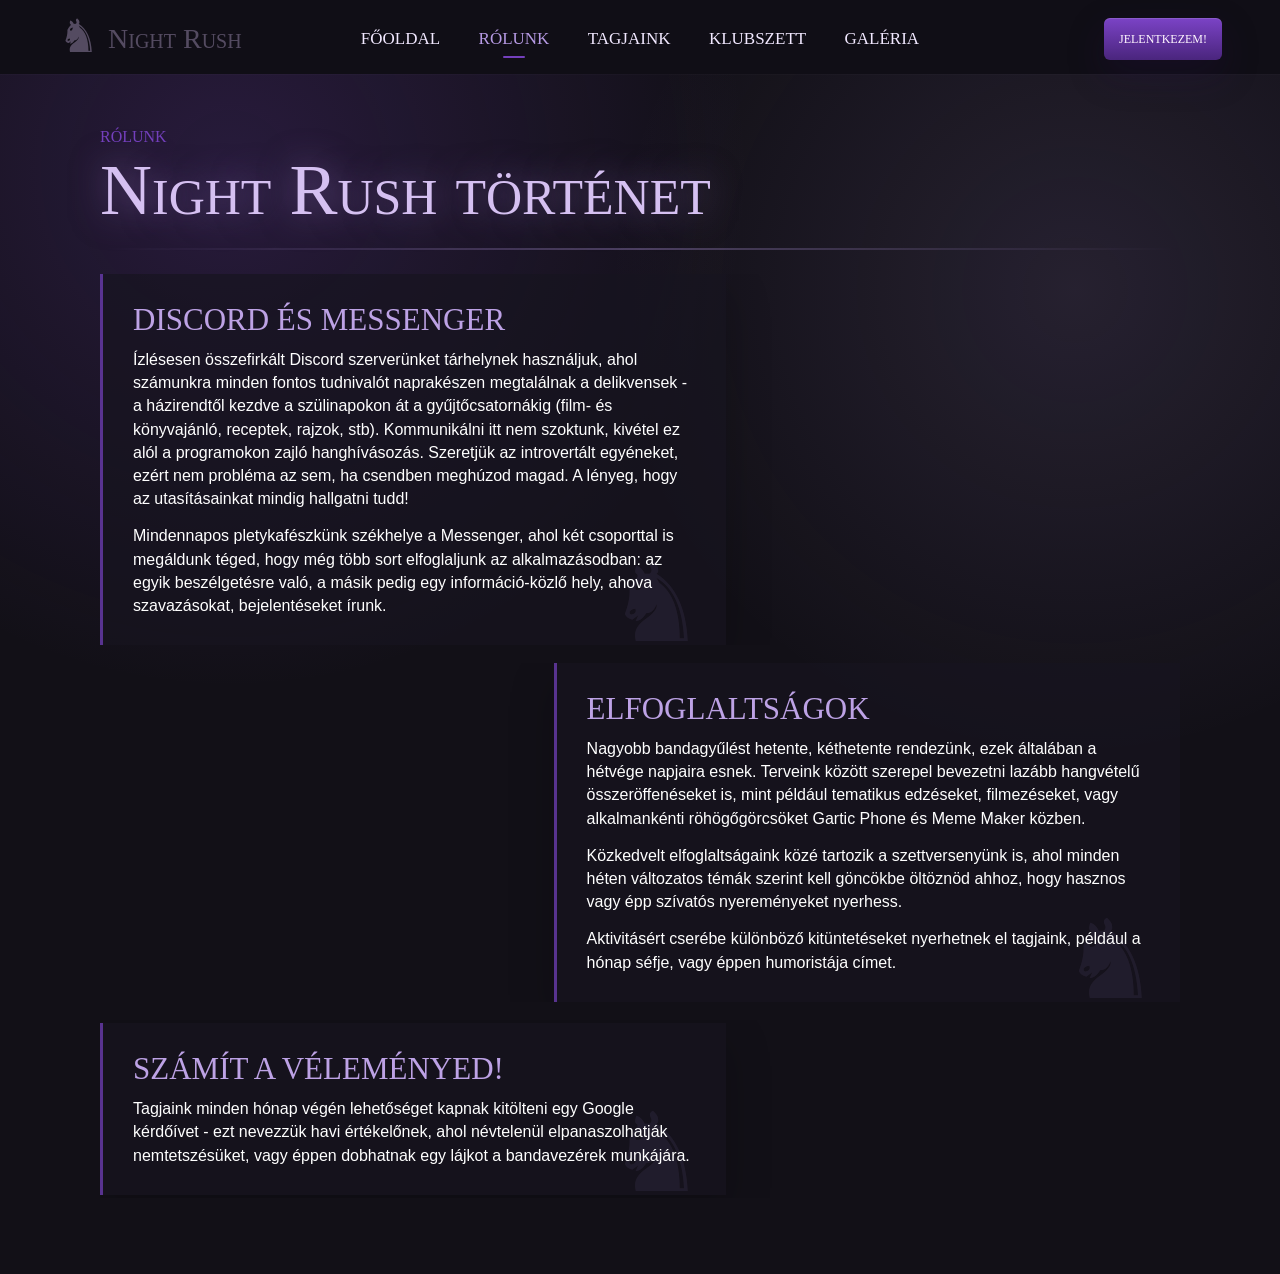
==== about.html @ 63777955 "felesleges mappa kidobása" ====
﻿<!doctype html>
<html lang="hu">
  <head>
    <meta charset="utf-8">
    <meta name="viewport" content="width=device-width, initial-scale=1">
    <title>Night Rush - Rólunk</title>
    <link rel="icon" type="image/png" href="favicon.png">
    <link rel="stylesheet" href="styles.css">
  </head>
  <body>
    <header class="site-header">
      <a class="brand" href="index.html" aria-label="Night Rush főoldal">
        <span class="brand-mark">♞</span>
        <span class="brand-name">Night Rush</span>
      </a>

      <nav class="main-nav" aria-label="Fő navigáció">
        <a href="index.html">Főoldal</a>
        <a class="active" href="about.html">Rólunk</a>
        <a href="members.html">Tagjaink</a>
        <a href="clubset.html">Klubszett</a>
        <a href="gallery.html">Galéria</a>
      </nav>

      <a class="signup" href="https://l.instagram.com/?u=https%3A%2F%2Fforms.gle%2FSHaKn915wKjyjQxG9%3Futm_source%3Dig%26utm_medium%3Dsocial%26utm_content%3Dlink_in_bio%26fbclid%3DPAZXh0bgNhZW0CMTEAc3J0YwZhcHBfaWQPOTM2NjE5NzQzMzkyNDU5AAGnLnoHaN5NuX6MIsAoJuYFFS6dMUvovTOfjFdRw7I2v9aJ-uq4dEeVnBawFtA_aem_dSKVIleX3c2ndOFH0dGpqg&e=AUBV46CCBtbFQHq004HUrLaMpmKb7VrA4uUzdfPHMlNv0bK4fb96FV8Ngfit9WtfaIc7hXgrzhkhtYWcp5ZnvWovMsER_MjlGZIw_nQCyIw9JjsWzvC9hpmP2lm9jGzvqNTI8eM" target="_blank" rel="noopener noreferrer">Jelentkezem!</a>
    </header>

    <main class="about-page">
      <section class="about-hero" aria-label="Rólunk fejléc">
        <p class="eyebrow">Rólunk</p>
        <h1>Night Rush történet</h1>
      </section>

      <section class="story-list" aria-label="Night Rush bemutatkozás">
        <article class="story-block">
          <div class="story-copy">
            <h2>DISCORD ÉS MESSENGER</h2>
            <p>
              Ízlésesen összefirkált Discord szerverünket tárhelynek használjuk, ahol
              számunkra minden fontos tudnivalót naprakészen megtalálnak a delikvensek -
              a házirendtől kezdve a szülinapokon át a gyűjtőcsatornákig (film- és
              könyvajánló, receptek, rajzok, stb). Kommunikálni itt nem szoktunk, kivétel
              ez alól a programokon zajló hanghívásozás. Szeretjük az introvertált
              egyéneket, ezért nem probléma az sem, ha csendben meghúzod magad. A lényeg,
              hogy az utasításainkat mindig hallgatni tudd!
            </p>
            <p>
              Mindennapos pletykafészkünk székhelye a Messenger, ahol két csoporttal is
              megáldunk téged, hogy még több sort elfoglaljunk az alkalmazásodban: az
              egyik beszélgetésre való, a másik pedig egy információ-közlő hely, ahova
              szavazásokat, bejelentéseket írunk.
            </p>
          </div>
        </article>

        <article class="story-block align-right">
          <div class="story-copy">
            <h2>ELFOGLALTSÁGOK</h2>
            <p>
              Nagyobb bandagyűlést hetente, kéthetente rendezünk, ezek általában a
              hétvége napjaira esnek. Terveink között szerepel bevezetni lazább
              hangvételű összeröffenéseket is, mint például tematikus edzéseket,
              filmezéseket, vagy alkalmankénti röhögőgörcsöket Gartic Phone és Meme
              Maker közben.
            </p>
            <p>
              Közkedvelt elfoglaltságaink közé tartozik a szettversenyünk is, ahol
              minden héten változatos témák szerint kell göncökbe öltöznöd ahhoz, hogy
              hasznos vagy épp szívatós nyereményeket nyerhess.
            </p>
            <p>
              Aktivitásért cserébe különböző kitüntetéseket nyerhetnek el tagjaink,
              például a hónap séfje, vagy éppen humoristája címet.
            </p>
          </div>
        </article>

        <article class="story-block">
          <div class="story-copy">
            <h2>SZÁMÍT A VÉLEMÉNYED!</h2>
            <p>
              Tagjaink minden hónap végén lehetőséget kapnak kitölteni egy Google
              kérdőívet - ezt nevezzük havi értékelőnek, ahol névtelenül elpanaszolhatják
              nemtetszésüket, vagy éppen dobhatnak egy lájkot a bandavezérek munkájára.
            </p>
          </div>
        </article>
      </section>
    </main>
  </body>
</html>
---- styles.css ----
﻿:root {
  --bg: #121017;
  --bg-deep: #0f0d15;
  --panel: #181420;
  --panel-soft: #1f182a;
  --text: #f1e8ff;
  --muted: #9f8db8;
  --purple: #7440bd;
  --purple-soft: #b69ae4;
  --purple-dark: #3b2062;
  --line: rgba(182, 154, 228, 0.34);
}

* {
  box-sizing: border-box;
}

html {
  scroll-behavior: smooth;
}

body {
  margin: 0;
  background: var(--bg);
  color: var(--text);
  font-family: Georgia, "Times New Roman", serif;
  animation: page-fade 700ms ease both;
}

a {
  color: inherit;
  text-decoration: none;
}

.site-header {
  position: sticky;
  top: 0;
  z-index: 10;
  height: 74px;
  display: grid;
  grid-template-columns: minmax(190px, 1fr) auto minmax(150px, 1fr);
  align-items: center;
  gap: 24px;
  padding: 0 clamp(20px, 5vw, 58px);
  background: rgba(17, 15, 23, 0.96);
  box-shadow: 0 1px 0 rgba(255, 255, 255, 0.02);
  animation: slide-down 650ms ease both;
}

.brand {
  display: inline-flex;
  align-items: center;
  gap: 9px;
  width: max-content;
  color: rgba(197, 177, 222, 0.38);
}

.brand-mark {
  font-size: 46px;
  line-height: 1;
  transform: translateY(-2px);
}

.brand-name {
  font-size: clamp(20px, 2.4vw, 28px);
  font-variant: small-caps;
  letter-spacing: 0;
}

.main-nav {
  display: flex;
  align-items: center;
  justify-content: center;
  gap: clamp(18px, 3vw, 42px);
  font-size: clamp(15px, 1.35vw, 17px);
  text-transform: uppercase;
}

.main-nav a {
  position: relative;
  color: #f1e8ff;
  padding: 29px 0;
}

.main-nav a.active,
.main-nav a:hover {
  color: var(--purple-soft);
}

.main-nav a.active::after,
.main-nav a:hover::after {
  content: "";
  position: absolute;
  left: 50%;
  bottom: 20px;
  width: 22px;
  height: 2px;
  transform: translateX(-50%);
  background: var(--purple);
  border-radius: 999px;
}

.signup,
.hero-button,
.more-link,
.all-images {
  display: inline-flex;
  align-items: center;
  justify-content: center;
  min-height: 42px;
  border-radius: 6px;
  background: linear-gradient(180deg, #7b43c6, #4a257d);
  box-shadow: inset 0 1px 0 rgba(255, 255, 255, 0.12), 0 14px 36px rgba(38, 14, 72, 0.26);
  color: #fff7ff;
  transition: transform 420ms cubic-bezier(0.16, 1, 0.3, 1), filter 420ms ease, box-shadow 420ms ease;
  animation: button-breathe 4.6s ease-in-out infinite;
}

.signup:hover,
.hero-button:hover,
.more-link:hover,
.all-images:hover {
  transform: translateY(-3px) scale(1.025);
  filter: brightness(1.12);
  box-shadow: inset 0 1px 0 rgba(255, 255, 255, 0.16), 0 18px 42px rgba(116, 64, 189, 0.38);
}

.signup {
  justify-self: end;
  min-width: 114px;
  padding: 0 15px;
  font-size: 12px;
  text-transform: uppercase;
}

.hero {
  position: relative;
  min-height: 410px;
  display: grid;
  grid-template-columns: minmax(320px, 0.9fr) minmax(260px, 1fr);
  align-items: center;
  gap: 26px;
  overflow: hidden;
  padding: 62px clamp(28px, 14vw, 150px) 82px;
  background:
    linear-gradient(90deg, rgba(12, 11, 18, 0.94) 0%, rgba(15, 12, 22, 0.76) 29%, rgba(27, 18, 38, 0.1) 60%, rgba(18, 14, 25, 0.22) 100%),
    url("hero-bg.png");
  background-size: cover;
  background-position: center, 52% 38%;
  animation: hero-glow 7.2s ease-in-out infinite alternate, hero-pan 18s ease-in-out infinite alternate;
}

.hero::before {
  content: "";
  position: absolute;
  inset: 0;
  background-image:
    radial-gradient(circle, rgba(255, 255, 255, 0.52) 0 1px, transparent 1.6px),
    radial-gradient(circle, rgba(197, 174, 233, 0.36) 0 1px, transparent 1.5px);
  background-size: 38px 38px, 64px 64px;
  background-position: 5px 8px, 20px 18px;
  mask-image: linear-gradient(90deg, transparent 0%, black 38%, black 100%);
  opacity: 0.33;
  animation: stars-drift 16s linear infinite, star-pulse 5.8s ease-in-out infinite;
}

.hero::after {
  content: "";
  position: absolute;
  left: -4vw;
  right: -4vw;
  bottom: -30px;
  height: 92px;
  background: var(--bg);
  border-top: 7px solid rgba(171, 143, 211, 0.72);
  border-radius: 50% 50% 0 0 / 66% 66% 0 0;
  transform: rotate(1.5deg);
}

.hero-copy {
  position: relative;
  z-index: 1;
  max-width: 450px;
  animation: rise-in 1100ms 140ms cubic-bezier(0.16, 1, 0.3, 1) both;
}

.hero h1 {
  margin: 0;
  color: #d5c0f1;
  font-size: clamp(56px, 7vw, 74px);
  font-weight: 400;
  line-height: 0.92;
  text-shadow: 0 2px 0 rgba(255, 255, 255, 0.18), 0 0 26px rgba(178, 137, 230, 0.4);
  font-variant: small-caps;
  animation: title-aura 4.8s ease-in-out infinite;
}

.hero p {
  margin: 4px 0 105px 63px;
  color: rgba(181, 164, 199, 0.34);
  font-size: clamp(20px, 2.4vw, 28px);
}

.hero-button {
  min-width: 268px;
  min-height: 58px;
  padding: 0 24px;
  border-radius: 999px;
  font-size: 25px;
  animation-delay: 700ms;
}

.hero-button span {
  margin-left: 10px;
  font-size: 38px;
  line-height: 0;
}

.club-facts {
  position: relative;
  z-index: 2;
  width: min(740px, calc(100% - 36px));
  margin: -24px auto 26px;
  display: grid;
  grid-template-columns: repeat(3, 1fr);
  background: rgba(28, 23, 37, 0.96);
  border-radius: 8px;
  box-shadow: 0 20px 42px rgba(0, 0, 0, 0.22);
  animation: rise-in 1050ms 260ms cubic-bezier(0.16, 1, 0.3, 1) both, panel-glow 5.6s ease-in-out infinite;
}

.club-facts article {
  min-height: 86px;
  display: flex;
  align-items: center;
  gap: 18px;
  padding: 20px 30px;
}

.club-facts article + article {
  border-left: 1px solid rgba(165, 134, 211, 0.12);
}

.fact-icon {
  color: var(--purple);
  width: 46px;
  height: 46px;
  display: grid;
  place-items: center;
  flex: 0 0 46px;
  font-size: 42px;
  line-height: 1;
  animation: icon-pulse 3.8s ease-in-out infinite;
}

.fact-icon img {
  width: 100%;
  height: 100%;
  display: block;
  object-fit: contain;
  mix-blend-mode: screen;
}

.club-facts h2 {
  margin: 0 0 8px;
  color: var(--muted);
  font-size: 12px;
  font-weight: 400;
  text-transform: uppercase;
}

.club-facts p {
  margin: 0;
  color: #fff;
  font-family: "Trebuchet MS", Arial, Helvetica, sans-serif;
  font-size: 12px;
}

.about-social,
.gallery-section {
  width: min(920px, calc(100% - 38px));
  margin: 0 auto;
}

.about-social {
  position: relative;
  display: grid;
  grid-template-columns: minmax(280px, 1fr) minmax(280px, 1fr);
  gap: 34px;
  padding-top: 25px;
  border-top: 2px solid transparent;
  border-image: linear-gradient(90deg, transparent, var(--line), transparent) 1;
  animation: rise-in 1080ms 380ms cubic-bezier(0.16, 1, 0.3, 1) both;
}

.about-social::before {
  content: "♞";
  position: absolute;
  left: clamp(38px, 17vw, 166px);
  top: 44px;
  color: rgba(182, 154, 228, 0.08);
  font-size: clamp(145px, 22vw, 260px);
  line-height: 1;
  transform: rotate(-10deg);
  pointer-events: none;
  animation: ghost-horse 8s ease-in-out infinite;
}

.about {
  position: relative;
  z-index: 1;
  padding: 17px 54px 0 0;
}

.eyebrow,
.section-heading h2 {
  margin: 0 0 10px;
  color: var(--purple);
  font-size: 16px;
  text-transform: uppercase;
}

.about h2 {
  margin: 0 0 6px;
  color: #bda2e5;
  font-size: clamp(25px, 3vw, 28px);
  line-height: 1.02;
  font-weight: 400;
}

.about p:not(.eyebrow) {
  margin: 0;
  max-width: 460px;
  color: #fff;
  font-family: "Trebuchet MS", Arial, Helvetica, sans-serif;
  font-size: 16px;
  line-height: 1.14;
}

.more-link {
  min-width: 290px;
  min-height: 52px;
  margin-top: 24px;
  padding: 0 12px;
  background: rgba(28, 23, 37, 0.92);
  color: #fff;
  font-family: "Trebuchet MS", Arial, Helvetica, sans-serif;
  font-size: 21px;
  font-weight: 700;
  text-transform: uppercase;
  animation-delay: 1300ms;
}

.more-link span {
  margin-left: 4px;
  font-size: 30px;
}

.social {
  position: relative;
  z-index: 1;
  border-left: 2px solid transparent;
  border-image: linear-gradient(180deg, transparent, var(--line), transparent) 1;
  padding: 18px 0 0 35px;
  text-align: center;
}

.social h2 {
  display: inline-block;
  margin: 0 0 48px;
  color: #bda2e5;
  font-size: clamp(22px, 2.8vw, 24px);
  font-weight: 400;
  line-height: 1;
  border-bottom: 2px solid rgba(181, 154, 223, 0.78);
}

.social-links {
  display: grid;
  grid-template-columns: repeat(2, minmax(130px, 1fr));
  gap: 28px;
  align-items: start;
}

.social-links a {
  display: grid;
  justify-items: center;
  gap: 10px;
  color: #bda2e5;
  font-size: 20px;
  animation: social-rise 1.1s cubic-bezier(0.16, 1, 0.3, 1) both;
}

.social-links a:nth-child(2) {
  animation-delay: 160ms;
}

.social-circle {
  width: min(160px, 100%);
  aspect-ratio: 1;
  display: grid;
  place-items: center;
  border-radius: 50%;
  background: transparent;
  color: #17121d;
  line-height: 1;
  overflow: hidden;
  transition: transform 520ms cubic-bezier(0.16, 1, 0.3, 1), box-shadow 520ms ease, filter 520ms ease;
}

.social-circle img {
  width: 100%;
  height: 100%;
  display: block;
  border-radius: 50%;
  object-fit: cover;
  object-position: center;
}

.social-links a:hover .social-circle {
  box-shadow: 0 0 46px rgba(176, 0, 255, 0.58);
  filter: brightness(1.08) saturate(1.08);
  transform: translateY(-8px) scale(1.055);
}

.gallery-section {
  margin-top: 28px;
  padding: 24px 0 28px;
  border-top: 2px solid transparent;
  border-image: linear-gradient(90deg, transparent, var(--line), transparent) 1;
  animation: rise-in 1080ms 480ms cubic-bezier(0.16, 1, 0.3, 1) both;
}

.gallery-row {
  display: grid;
  grid-template-columns: repeat(3, minmax(120px, 1fr)) 174px;
  gap: 12px;
  align-items: stretch;
}

.thumb {
  min-height: 95px;
  display: grid;
  place-items: center;
  overflow: hidden;
  padding: 0;
  border: 1px solid rgba(184, 153, 230, 0.12);
  border-radius: 3px;
  background:
    linear-gradient(135deg, rgba(132, 69, 196, 0.72), rgba(20, 16, 28, 0.88)),
    repeating-linear-gradient(45deg, transparent 0 12px, rgba(255, 255, 255, 0.08) 12px 13px);
  color: rgba(255, 255, 255, 0.68);
  cursor: pointer;
  font-family: inherit;
  font-size: 12px;
  text-transform: uppercase;
  position: relative;
  transition: transform 520ms cubic-bezier(0.16, 1, 0.3, 1), filter 520ms ease, box-shadow 520ms ease;
  animation: thumb-enter 980ms cubic-bezier(0.16, 1, 0.3, 1) both;
}

.thumb img {
  width: 100%;
  height: 100%;
  min-height: 95px;
  display: block;
  object-fit: cover;
}

.thumb::before {
  content: "";
  position: absolute;
  inset: -40%;
  background: linear-gradient(110deg, transparent 38%, rgba(255, 255, 255, 0.18), transparent 62%);
  opacity: 0;
  transform: translateX(-36%);
  animation: thumb-shimmer 6s ease-in-out infinite;
  pointer-events: none;
}

.thumb span,
.thumb img {
  position: relative;
  z-index: 1;
}

.thumb:nth-child(2) {
  animation-delay: 120ms;
}

.thumb:nth-child(3) {
  animation-delay: 240ms;
}

.thumb:nth-child(4) {
  animation-delay: 360ms;
}

.thumb:nth-child(2)::before {
  animation-delay: 800ms;
}

.thumb:nth-child(3)::before {
  animation-delay: 1500ms;
}

.thumb:nth-child(4)::before {
  animation-delay: 2200ms;
}

.thumb:hover {
  box-shadow: 0 16px 36px rgba(0, 0, 0, 0.34), 0 0 22px rgba(116, 64, 189, 0.28);
  filter: brightness(1.16) saturate(1.12);
  transform: translateY(-7px) scale(1.025);
}

.all-images {
  min-height: 95px;
  padding: 10px 14px;
  background: linear-gradient(180deg, #552f88, #2c1847);
  font-size: 18px;
  line-height: 1.15;
  text-align: center;
  text-transform: uppercase;
}

.gallery-page {
  min-height: calc(100vh - 74px);
  padding: 54px clamp(18px, 5vw, 58px) 70px;
  background:
    radial-gradient(circle at 20% 0%, rgba(116, 64, 189, 0.22), transparent 34%),
    radial-gradient(circle at 86% 12%, rgba(182, 154, 228, 0.13), transparent 30%),
    var(--bg);
}

.about-page {
  min-height: calc(100vh - 74px);
  padding: 54px clamp(18px, 5vw, 58px) 76px;
  background:
    radial-gradient(circle at 18% 8%, rgba(116, 64, 189, 0.22), transparent 34%),
    radial-gradient(circle at 84% 18%, rgba(182, 154, 228, 0.12), transparent 32%),
    var(--bg);
}

.about-hero {
  width: min(1080px, 100%);
  margin: 0 auto 24px;
  padding-bottom: 24px;
  border-bottom: 2px solid transparent;
  border-image: linear-gradient(90deg, transparent, var(--line), transparent) 1;
  animation: rise-in 1000ms 120ms cubic-bezier(0.16, 1, 0.3, 1) both;
}

.about-hero h1 {
  margin: 0;
  color: #d5c0f1;
  font-size: clamp(42px, 6vw, 72px);
  font-weight: 400;
  line-height: 0.95;
  font-variant: small-caps;
  text-shadow: 0 0 34px rgba(178, 137, 230, 0.5);
}

.story-list {
  width: min(1080px, 100%);
  margin: 0 auto;
  display: grid;
  gap: 18px;
}

.story-block {
  position: relative;
  display: grid;
  grid-template-columns: minmax(260px, 0.58fr) minmax(180px, 0.42fr);
  align-items: center;
  min-height: 178px;
  overflow: hidden;
  animation: rise-in 1000ms cubic-bezier(0.16, 1, 0.3, 1) both;
}

.story-block::before {
  content: "";
  position: absolute;
  inset: 0 0 0 32%;
  background: var(--story-bg) center / cover no-repeat;
  opacity: 0.24;
  mask-image: radial-gradient(ellipse at center, black 0%, black 36%, transparent 76%);
  pointer-events: none;
}

.story-block:nth-child(2) {
  animation-delay: 120ms;
}

.story-block:nth-child(3) {
  animation-delay: 240ms;
}

.story-block:nth-child(4) {
  animation-delay: 360ms;
}

.story-block.align-right {
  grid-template-columns: minmax(180px, 0.42fr) minmax(260px, 0.58fr);
}

.story-block.align-right::before {
  inset: 0 32% 0 0;
}

.story-block:nth-child(1) {
  --story-bg: url("about-bg-01.png");
}

.story-block:nth-child(2) {
  --story-bg: url("about-bg-02.png");
}

.story-block:nth-child(3) {
  --story-bg: url("about-bg-03.png");
}

.story-block:nth-child(4) {
  --story-bg: url("about-bg-01.png");
}
.story-block:nth-child(2)::before {
  background-position: 24% center;
}

.story-block:nth-child(3)::before {
  background-position: center 22%;
}

.story-block.align-right .story-copy {
  grid-column: 2;
}

.story-copy {
  position: relative;
  z-index: 1;
  padding: 28px 30px;
  border-left: 3px solid rgba(116, 64, 189, 0.72);
  background: rgba(24, 20, 32, 0.7);
  box-shadow: 0 18px 42px rgba(0, 0, 0, 0.22);
}

.story-copy::before {
  content: "♞";
  position: absolute;
  right: 20px;
  bottom: -14px;
  color: rgba(182, 154, 228, 0.08);
  font-size: 110px;
  line-height: 1;
  pointer-events: none;
}

.story-copy h2 {
  position: relative;
  margin: 0 0 10px;
  color: #bda2e5;
  font-size: clamp(24px, 3vw, 31px);
  font-weight: 400;
}

.story-copy p {
  position: relative;
  margin: 0;
  color: #fff;
  font-family: "Trebuchet MS", Arial, Helvetica, sans-serif;
  font-size: 16px;
  line-height: 1.45;
}

.story-copy p + p {
  margin-top: 14px;
}

.gallery-hero {
  width: min(1180px, 100%);
  margin: 0 auto 32px;
  padding-bottom: 24px;
  border-bottom: 2px solid transparent;
  border-image: linear-gradient(90deg, transparent, var(--line), transparent) 1;
  animation: rise-in 1000ms 120ms cubic-bezier(0.16, 1, 0.3, 1) both;
}

.gallery-hero h1 {
  margin: 0;
  color: #d5c0f1;
  font-size: clamp(42px, 6vw, 72px);
  font-weight: 400;
  line-height: 0.95;
  font-variant: small-caps;
  text-shadow: 0 0 34px rgba(178, 137, 230, 0.5);
}

.gallery-grid {
  width: min(1180px, 100%);
  margin: 0 auto;
  display: grid;
  grid-template-columns: repeat(6, 1fr);
  gap: 16px;
}

.gallery-card {
  grid-column: span 3;
  min-height: 270px;
  display: block;
  overflow: hidden;
  padding: 0;
  border: 1px solid rgba(184, 153, 230, 0.18);
  border-radius: 6px;
  background: var(--panel);
  cursor: pointer;
  box-shadow: 0 18px 42px rgba(0, 0, 0, 0.24);
  animation: thumb-enter 1050ms cubic-bezier(0.16, 1, 0.3, 1) both;
  transition: transform 520ms cubic-bezier(0.16, 1, 0.3, 1), filter 520ms ease, box-shadow 520ms ease;
}

.gallery-card:nth-child(2) {
  animation-delay: 140ms;
}

.gallery-card:nth-child(3) {
  animation-delay: 280ms;
}

.gallery-card.wide:nth-child(3) {
  grid-column: 2 / span 4;
}

.gallery-card img {
  width: 100%;
  height: 100%;
  min-height: 270px;
  display: block;
  object-fit: cover;
}

.gallery-card:hover {
  box-shadow: 0 24px 54px rgba(0, 0, 0, 0.34), 0 0 26px rgba(116, 64, 189, 0.28);
  filter: brightness(1.1) saturate(1.08);
  transform: translateY(-8px) scale(1.012);
}

.lightbox {
  position: fixed;
  inset: 0;
  z-index: 40;
  display: grid;
  grid-template-columns: 72px minmax(0, 1fr) 72px;
  align-items: center;
  gap: 18px;
  padding: 42px clamp(18px, 4vw, 54px);
  background: rgba(10, 8, 14, 0.68);
  backdrop-filter: blur(3px);
  opacity: 0;
  pointer-events: none;
  transition: opacity 280ms ease;
}

.lightbox.is-open {
  opacity: 1;
  pointer-events: auto;
}

.lightbox-open {
  overflow: hidden;
}

.lightbox-frame {
  margin: 0;
  display: grid;
  gap: 12px;
  justify-items: center;
  transform: translateY(18px) scale(0.98);
  transition: transform 360ms cubic-bezier(0.16, 1, 0.3, 1);
}

.lightbox.is-open .lightbox-frame {
  transform: translateY(0) scale(1);
}

.lightbox-image {
  max-width: 100%;
  max-height: min(76vh, 760px);
  display: block;
  border: 1px solid rgba(184, 153, 230, 0.22);
  border-radius: 6px;
  object-fit: contain;
  box-shadow: 0 28px 70px rgba(0, 0, 0, 0.48), 0 0 38px rgba(116, 64, 189, 0.22);
}

.lightbox-title {
  color: #bda2e5;
  font-family: "Trebuchet MS", Arial, Helvetica, sans-serif;
  font-size: 16px;
  font-weight: 700;
  text-transform: uppercase;
}

.lightbox-close,
.lightbox-nav {
  border: 0;
  border-radius: 50%;
  background: rgba(116, 64, 189, 0.78);
  color: #fff;
  cursor: pointer;
  font-family: Georgia, "Times New Roman", serif;
  transition: transform 220ms ease, filter 220ms ease, box-shadow 220ms ease;
}

.lightbox-close:hover,
.lightbox-nav:hover {
  filter: brightness(1.12);
  transform: scale(1.08);
  box-shadow: 0 0 34px rgba(116, 64, 189, 0.48);
}

.lightbox-close {
  position: absolute;
  top: 22px;
  right: 24px;
  width: 44px;
  height: 44px;
  font-size: 34px;
  line-height: 1;
}

.lightbox-nav {
  width: 58px;
  height: 58px;
  font-size: 48px;
  line-height: 0.9;
}

.lightbox-prev {
  justify-self: end;
}

.lightbox-next {
  justify-self: start;
}

.placeholder-page {
  min-height: calc(100vh - 74px);
  display: grid;
  place-items: center;
  padding: 52px 18px;
  background:
    radial-gradient(circle at 28% 12%, rgba(116, 64, 189, 0.24), transparent 34%),
    radial-gradient(circle at 82% 70%, rgba(182, 154, 228, 0.12), transparent 32%),
    var(--bg);
}

.placeholder-panel {
  position: relative;
  width: min(680px, 100%);
  padding: clamp(34px, 6vw, 58px);
  overflow: hidden;
  text-align: center;
  background: rgba(24, 20, 32, 0.78);
  border-left: 3px solid rgba(116, 64, 189, 0.78);
  box-shadow: 0 24px 56px rgba(0, 0, 0, 0.28), 0 0 28px rgba(116, 64, 189, 0.15);
  animation: rise-in 1000ms 120ms cubic-bezier(0.16, 1, 0.3, 1) both;
}

.placeholder-panel::before {
  content: "♞";
  position: absolute;
  right: 24px;
  bottom: -22px;
  color: rgba(182, 154, 228, 0.08);
  font-size: clamp(140px, 24vw, 230px);
  line-height: 1;
  pointer-events: none;
}

.placeholder-panel h1 {
  position: relative;
  margin: 0 0 12px;
  color: #d5c0f1;
  font-size: clamp(38px, 6vw, 68px);
  font-weight: 400;
  line-height: 0.98;
  font-variant: small-caps;
  text-shadow: 0 0 34px rgba(178, 137, 230, 0.48);
}

.placeholder-panel p:not(.eyebrow) {
  position: relative;
  margin: 0;
  color: #fff;
  font-family: "Trebuchet MS", Arial, Helvetica, sans-serif;
  font-size: clamp(18px, 2.4vw, 24px);
}

@media (max-width: 820px) {
  .site-header {
    height: auto;
    grid-template-columns: 1fr;
    justify-items: center;
    gap: 10px;
    padding: 14px 18px 16px;
  }

  .signup {
    justify-self: center;
  }

  .main-nav {
    width: 100%;
    justify-content: space-between;
    gap: 10px;
    font-size: 14px;
  }

  .main-nav a {
    padding: 8px 0 11px;
  }

  .main-nav a.active::after,
  .main-nav a:hover::after {
    bottom: 4px;
  }

  .hero {
    grid-template-columns: 1fr;
    min-height: 520px;
    align-items: end;
    padding: 34px 22px 106px;
    text-align: left;
    background:
      linear-gradient(180deg, rgba(12, 11, 18, 0.08) 0%, rgba(12, 11, 18, 0.08) 42%, rgba(12, 11, 18, 0.78) 76%, rgba(12, 11, 18, 0.94) 100%),
      url("hero-bg.png");
    background-size: auto 100%;
    background-position: 64% 42%;
    animation: hero-glow 7.2s ease-in-out infinite alternate;
  }

  .hero-copy {
    max-width: 340px;
  }

  .hero h1 {
    font-size: clamp(42px, 13vw, 58px);
  }

  .hero p {
    margin: 4px 0 22px 4px;
    font-size: 19px;
  }

  .hero-button {
    min-width: 210px;
    min-height: 48px;
    padding: 0 18px;
    font-size: 20px;
  }

  .club-facts,
  .about-social,
  .gallery-row {
    grid-template-columns: 1fr;
  }

  .club-facts article + article {
    border-left: 0;
    border-top: 1px solid rgba(165, 134, 211, 0.12);
  }

  .about {
    padding-right: 0;
  }

  .social {
    border-left: 0;
    border-top: 2px solid transparent;
    padding: 26px 0 0;
  }

  .social h2 {
    margin-bottom: 26px;
  }

  .gallery-row {
    grid-template-columns: repeat(2, minmax(0, 1fr));
  }

  .all-images {
    grid-column: 1 / -1;
  }

  .gallery-page {
    padding: 36px 18px 48px;
  }

  .about-page {
    padding: 36px 18px 52px;
  }

  .gallery-grid {
    grid-template-columns: 1fr;
  }

  .story-block,
  .story-block.align-right {
    grid-template-columns: 1fr;
  }

  .story-block::before,
  .story-block.align-right::before {
    inset: 0;
    opacity: 0.28;
    background-position: center;
    mask-image: radial-gradient(ellipse at center, black 0%, black 42%, transparent 88%);
  }
  .story-block:nth-child(2)::before {
    background-position: 22% center;
  }

  .story-block:nth-child(3)::before {
    background-position: center 18%;
  }

  .story-copy {
    background:
      linear-gradient(90deg, rgba(18, 14, 25, 0.94), rgba(18, 14, 25, 0.82)),
      rgba(24, 20, 32, 0.86);
    box-shadow: 0 18px 42px rgba(0, 0, 0, 0.36);
  }

  .story-block.align-right .story-copy {
    grid-column: auto;
  }

  .gallery-card,
  .gallery-card.wide:nth-child(3) {
    grid-column: auto;
  }

  .gallery-card,
  .gallery-card img {
    min-height: 220px;
  }

  .lightbox {
    grid-template-columns: 1fr 1fr;
    grid-template-areas:
      "frame frame"
      "prev next";
    gap: 18px;
    padding: 70px 16px 28px;
  }

  .lightbox-frame {
    grid-area: frame;
  }

  .lightbox-prev {
    grid-area: prev;
    justify-self: end;
  }

  .lightbox-next {
    grid-area: next;
    justify-self: start;
  }

  .lightbox-image {
    max-height: 64vh;
  }
}

@media (max-width: 480px) {
  .main-nav {
    flex-wrap: wrap;
    justify-content: center;
  }

  .brand-mark {
    font-size: 38px;
  }

  .hero h1 {
    font-size: 48px;
  }

  .hero-button,
  .more-link {
    width: 100%;
    min-width: 0;
    font-size: 18px;
  }

  .hero-button {
    width: auto;
    min-width: 185px;
    min-height: 44px;
    padding: 0 15px;
    font-size: 17px;
  }

  .hero-button span {
    font-size: 28px;
  }

  .club-facts article {
    padding: 18px 22px;
  }

  .social-links {
    grid-template-columns: repeat(2, minmax(0, 1fr));
    gap: 18px;
  }

  .social-circle {
    width: min(150px, 38vw);
  }

  .gallery-row {
    grid-template-columns: 1fr;
  }

  .gallery-card,
  .gallery-card img {
    min-height: 180px;
  }
}

@keyframes page-fade {
  from {
    opacity: 0;
  }
  to {
    opacity: 1;
  }
}

@keyframes slide-down {
  from {
    opacity: 0;
    transform: translateY(-24px);
  }
  to {
    opacity: 1;
    transform: translateY(0);
  }
}

@keyframes rise-in {
  from {
    opacity: 0;
    transform: translateY(38px) scale(0.98);
  }
  to {
    opacity: 1;
    transform: translateY(0) scale(1);
  }
}

@keyframes rider-float {
  0%,
  100% {
    transform: translateY(0) scale(1);
  }
  50% {
    transform: translateY(-14px) scale(1.025);
  }
}

@keyframes stars-drift {
  from {
    background-position: 5px 8px, 20px 18px;
  }
  to {
    background-position: 43px 46px, 84px 82px;
  }
}

@keyframes hero-glow {
  from {
    filter: saturate(0.96) contrast(0.98);
  }
  to {
    filter: saturate(1.22) contrast(1.06);
  }
}

@keyframes hero-pan {
  from {
    background-position: center, 50% 36%;
  }
  to {
    background-position: center, 54% 42%;
  }
}

@keyframes star-pulse {
  0%,
  100% {
    opacity: 0.26;
  }
  50% {
    opacity: 0.5;
  }
}

@keyframes title-aura {
  0%,
  100% {
    text-shadow: 0 2px 0 rgba(255, 255, 255, 0.18), 0 0 26px rgba(178, 137, 230, 0.4);
  }
  50% {
    text-shadow: 0 2px 0 rgba(255, 255, 255, 0.2), 0 0 42px rgba(198, 151, 255, 0.76);
  }
}

@keyframes button-breathe {
  0%,
  100% {
    box-shadow: inset 0 1px 0 rgba(255, 255, 255, 0.12), 0 14px 36px rgba(38, 14, 72, 0.26);
  }
  50% {
    box-shadow: inset 0 1px 0 rgba(255, 255, 255, 0.16), 0 18px 46px rgba(116, 64, 189, 0.36);
  }
}

@keyframes panel-glow {
  0%,
  100% {
    box-shadow: 0 20px 42px rgba(0, 0, 0, 0.22);
  }
  50% {
    box-shadow: 0 24px 54px rgba(0, 0, 0, 0.28), 0 0 28px rgba(116, 64, 189, 0.16);
  }
}

@keyframes icon-pulse {
  0%,
  100% {
    transform: scale(1);
    opacity: 0.82;
  }
  50% {
    transform: scale(1.12);
    opacity: 1;
  }
}

@keyframes ghost-horse {
  0%,
  100% {
    transform: translateY(0) rotate(-10deg);
    opacity: 1;
  }
  50% {
    transform: translateY(-12px) rotate(-8deg);
    opacity: 0.72;
  }
}

@keyframes social-rise {
  from {
    opacity: 0;
    transform: translateY(34px) scale(0.92);
  }
  to {
    opacity: 1;
    transform: translateY(0) scale(1);
  }
}

@keyframes thumb-enter {
  from {
    opacity: 0;
    transform: translateY(28px) scale(0.94);
  }
  to {
    opacity: 1;
    transform: translateY(0) scale(1);
  }
}

@keyframes thumb-shimmer {
  0%,
  100% {
    opacity: 0;
    transform: translateX(-36%);
  }
  50% {
    opacity: 1;
    transform: translateX(36%);
  }
}

@media (prefers-reduced-motion: reduce) {
  *,
  *::before,
  *::after {
    animation-duration: 1ms !important;
    animation-iteration-count: 1 !important;
    scroll-behavior: auto !important;
    transition-duration: 1ms !important;
  }
}
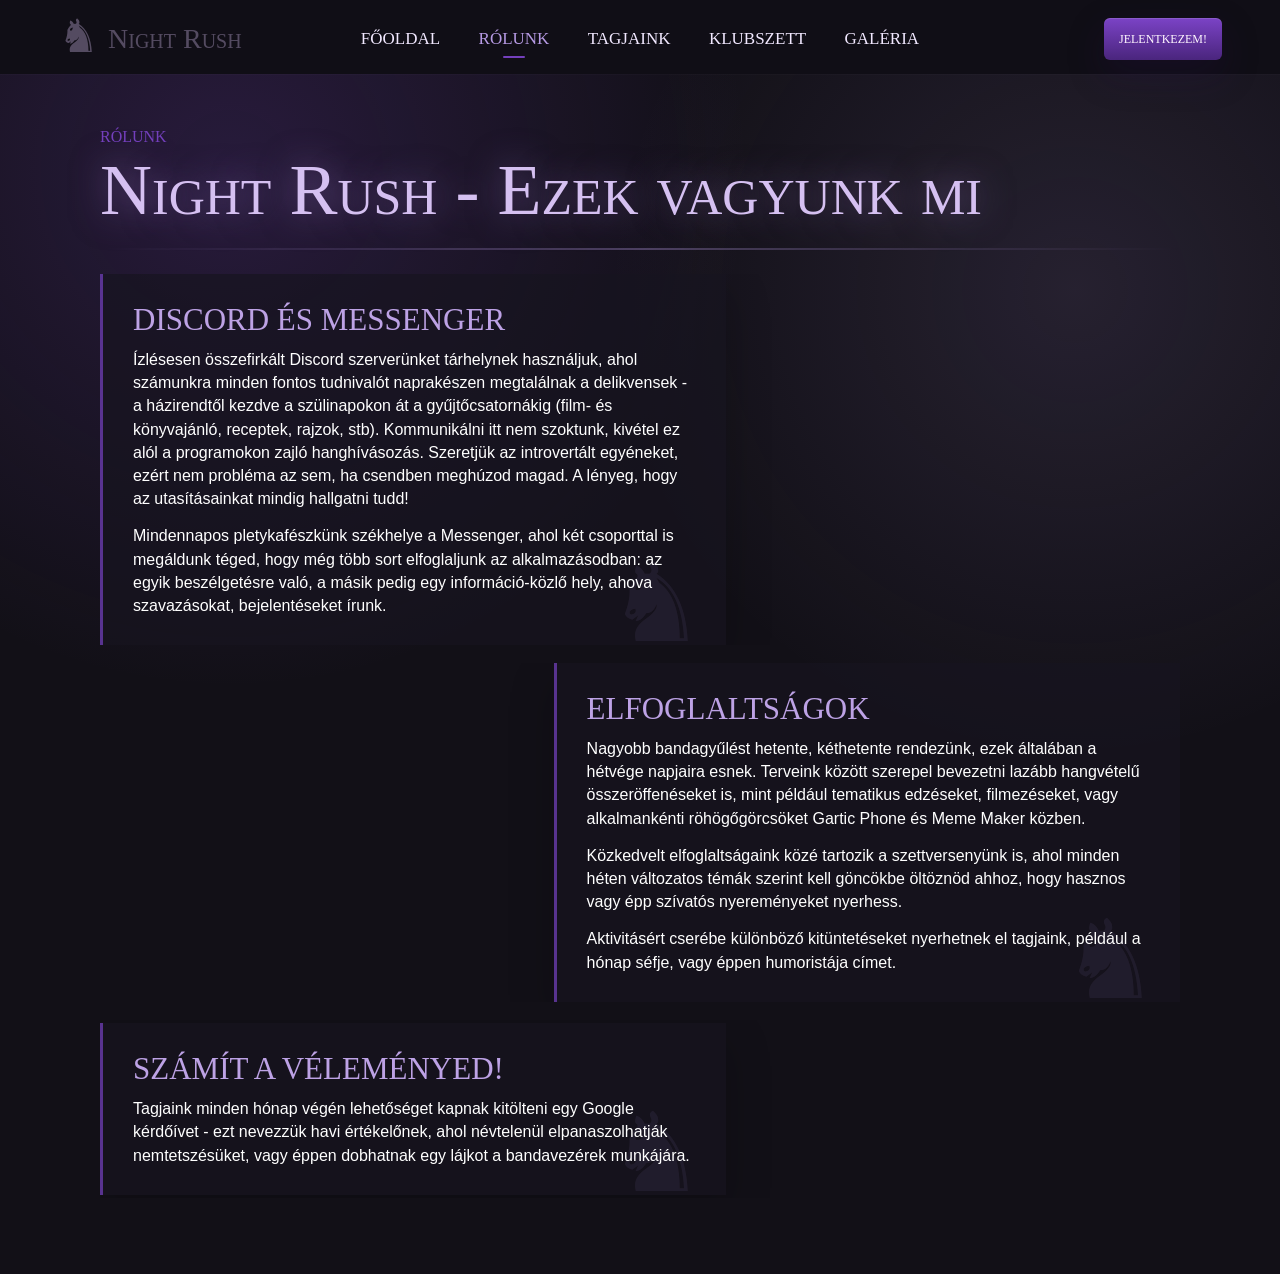
==== commit cf37f246: "apró szöveges átírások" ====
--- a/about.html
+++ b/about.html
@@ -28,7 +28,7 @@
     <main class="about-page">
       <section class="about-hero" aria-label="Rólunk fejléc">
         <p class="eyebrow">Rólunk</p>
-        <h1>Night Rush történet</h1>
+        <h1>Night Rush - Ezek vagyunk mi</h1>
       </section>
 
       <section class="story-list" aria-label="Night Rush bemutatkozás">
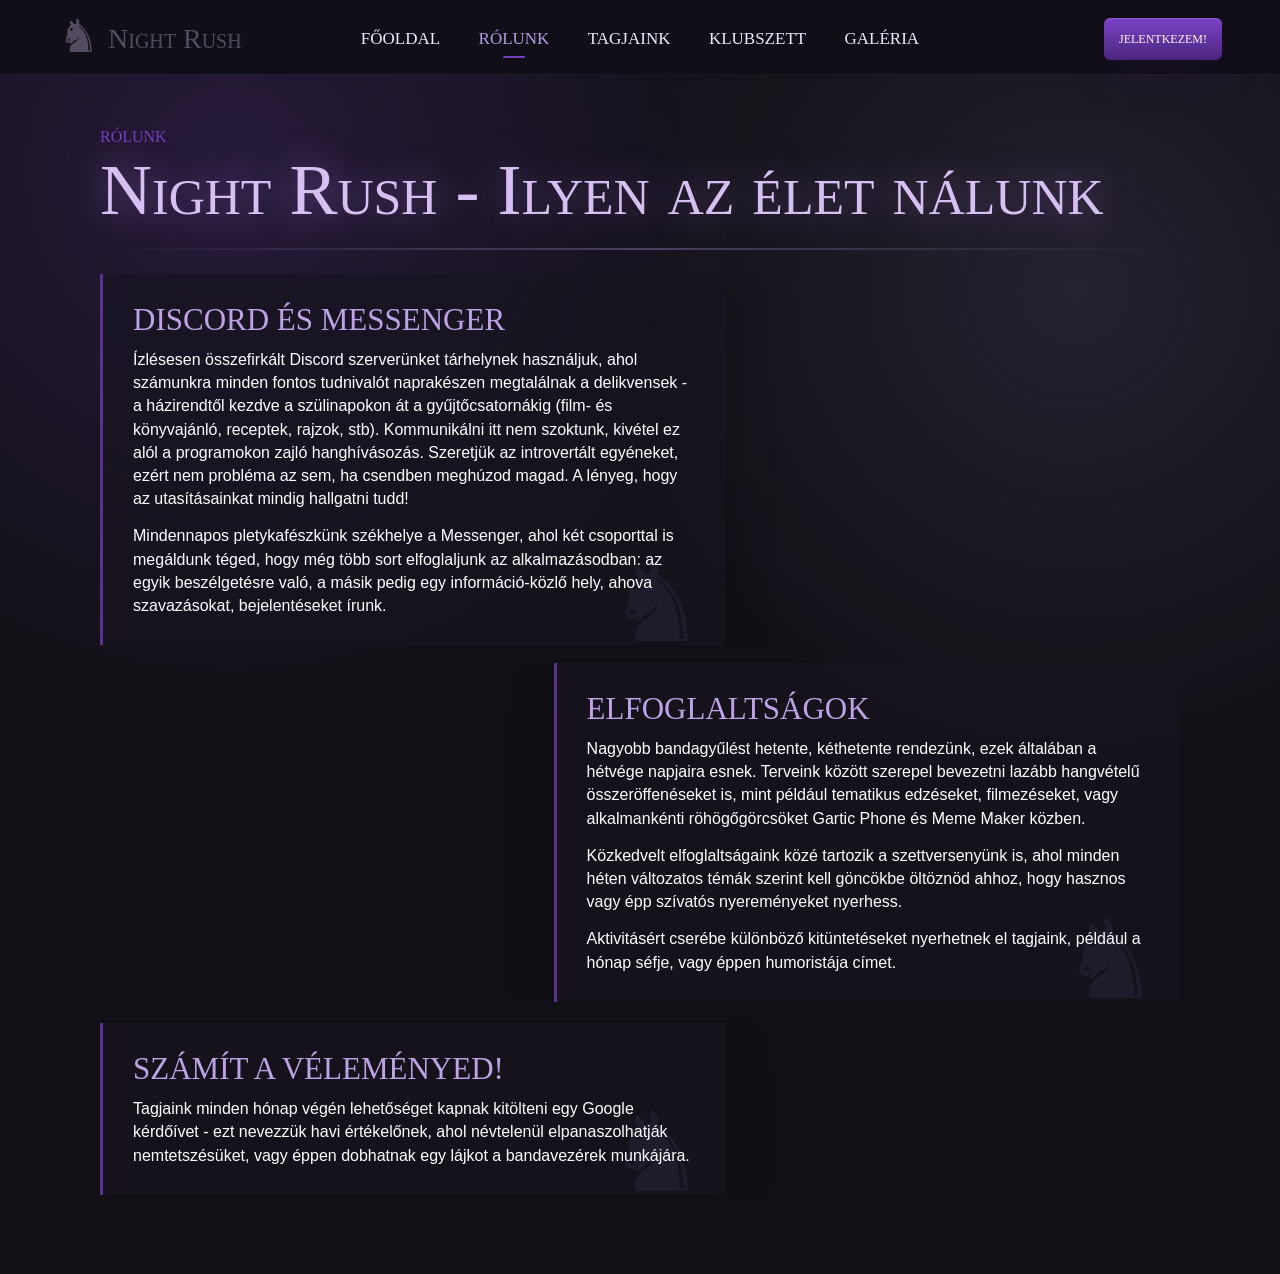
==== commit 5d8bfda9: "csak a szoki" ====
--- a/about.html
+++ b/about.html
@@ -22,13 +22,13 @@
         <a href="gallery.html">Galéria</a>
       </nav>
 
-      <a class="signup" href="https://l.instagram.com/?u=https%3A%2F%2Fforms.gle%2FSHaKn915wKjyjQxG9%3Futm_source%3Dig%26utm_medium%3Dsocial%26utm_content%3Dlink_in_bio%26fbclid%3DPAZXh0bgNhZW0CMTEAc3J0YwZhcHBfaWQPOTM2NjE5NzQzMzkyNDU5AAGnLnoHaN5NuX6MIsAoJuYFFS6dMUvovTOfjFdRw7I2v9aJ-uq4dEeVnBawFtA_aem_dSKVIleX3c2ndOFH0dGpqg&e=AUBV46CCBtbFQHq004HUrLaMpmKb7VrA4uUzdfPHMlNv0bK4fb96FV8Ngfit9WtfaIc7hXgrzhkhtYWcp5ZnvWovMsER_MjlGZIw_nQCyIw9JjsWzvC9hpmP2lm9jGzvqNTI8eM" target="_blank" rel="noopener noreferrer">Jelentkezem!</a>
+      <a class="signup" href="https://forms.gle/75qoNbbadKq58UjFA" target="_blank" rel="noopener noreferrer">Jelentkezem!</a>
     </header>
 
     <main class="about-page">
       <section class="about-hero" aria-label="Rólunk fejléc">
         <p class="eyebrow">Rólunk</p>
-        <h1>Night Rush - Ezek vagyunk mi</h1>
+        <h1>Night Rush - Ilyen az élet nálunk</h1>
       </section>
 
       <section class="story-list" aria-label="Night Rush bemutatkozás">
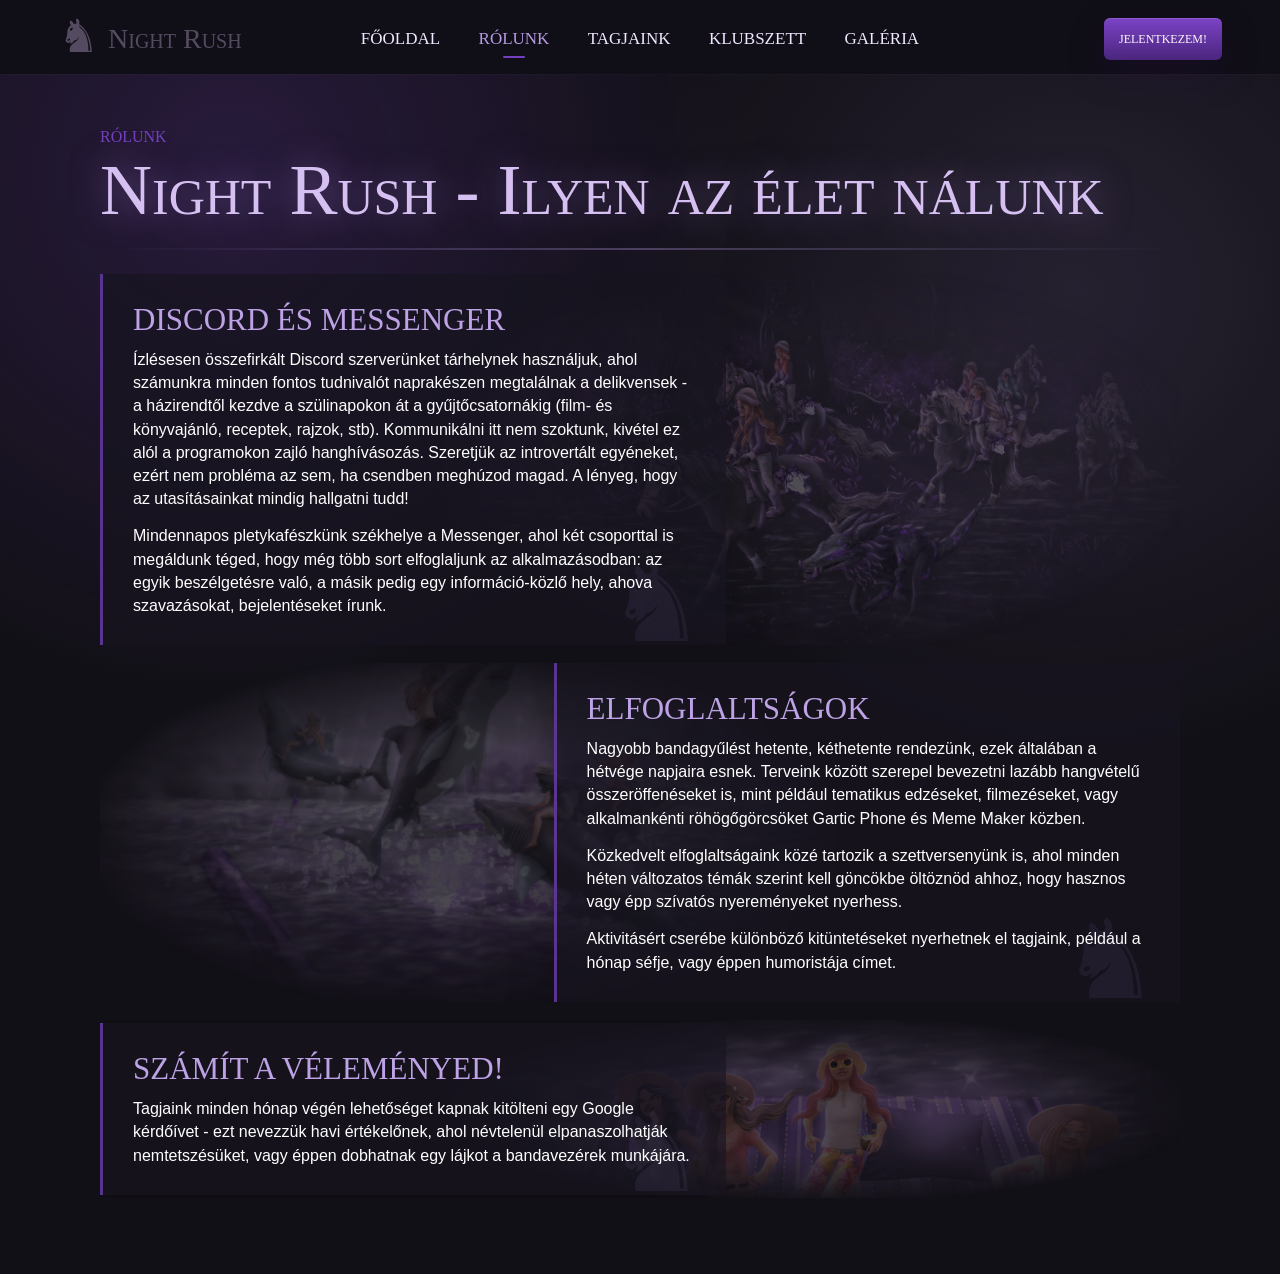
==== commit 96fc6f64: "member oldal első adag + galéria kép" ====
--- a/about.html
+++ b/about.html
@@ -3,9 +3,13 @@
   <head>
     <meta charset="utf-8">
     <meta name="viewport" content="width=device-width, initial-scale=1">
+    <meta property="og:image" content="https://nightrush.hu/assets/images/gallery/gallery-01.png">
+    <meta property="og:image:type" content="image/png">
+    <meta name="twitter:card" content="summary_large_image">
+    <meta name="twitter:image" content="https://nightrush.hu/assets/images/gallery/gallery-01.png">
     <title>Night Rush - Rólunk</title>
-    <link rel="icon" type="image/png" href="favicon.png">
-    <link rel="stylesheet" href="styles.css">
+    <link rel="icon" type="image/png" href="assets/images/favicon/favicon.png">
+    <link rel="stylesheet" href="assets/css/styles.css">
   </head>
   <body>
     <header class="site-header">
@@ -89,5 +93,3 @@
     </main>
   </body>
 </html>
-
-
--- a/assets/css/styles.css
+++ b/assets/css/styles.css
@@ -0,0 +1,1812 @@
+﻿:root {
+  --bg: #121017;
+  --bg-deep: #0f0d15;
+  --panel: #181420;
+  --panel-soft: #1f182a;
+  --text: #f1e8ff;
+  --muted: #9f8db8;
+  --purple: #7440bd;
+  --purple-soft: #b69ae4;
+  --purple-dark: #3b2062;
+  --line: rgba(182, 154, 228, 0.34);
+}
+
+* {
+  box-sizing: border-box;
+}
+
+[hidden] {
+  display: none !important;
+}
+
+html {
+  scroll-behavior: smooth;
+}
+
+body {
+  margin: 0;
+  background: var(--bg);
+  color: var(--text);
+  font-family: Georgia, "Times New Roman", serif;
+  animation: page-fade 700ms ease both;
+}
+
+a {
+  color: inherit;
+  text-decoration: none;
+}
+
+.site-header {
+  position: sticky;
+  top: 0;
+  z-index: 10;
+  height: 74px;
+  display: grid;
+  grid-template-columns: minmax(190px, 1fr) auto minmax(150px, 1fr);
+  align-items: center;
+  gap: 24px;
+  padding: 0 clamp(20px, 5vw, 58px);
+  background: rgba(17, 15, 23, 0.96);
+  box-shadow: 0 1px 0 rgba(255, 255, 255, 0.02);
+  animation: slide-down 650ms ease both;
+}
+
+.brand {
+  display: inline-flex;
+  align-items: center;
+  gap: 9px;
+  width: max-content;
+  color: rgba(197, 177, 222, 0.38);
+}
+
+.brand-mark {
+  font-size: 46px;
+  line-height: 1;
+  transform: translateY(-2px);
+}
+
+.brand-name {
+  font-size: clamp(20px, 2.4vw, 28px);
+  font-variant: small-caps;
+  letter-spacing: 0;
+}
+
+.main-nav {
+  display: flex;
+  align-items: center;
+  justify-content: center;
+  gap: clamp(18px, 3vw, 42px);
+  font-size: clamp(15px, 1.35vw, 17px);
+  text-transform: uppercase;
+}
+
+.main-nav a {
+  position: relative;
+  color: #f1e8ff;
+  padding: 29px 0;
+}
+
+.main-nav a.active,
+.main-nav a:hover {
+  color: var(--purple-soft);
+}
+
+.main-nav a.active::after,
+.main-nav a:hover::after {
+  content: "";
+  position: absolute;
+  left: 50%;
+  bottom: 20px;
+  width: 22px;
+  height: 2px;
+  transform: translateX(-50%);
+  background: var(--purple);
+  border-radius: 999px;
+}
+
+.signup,
+.hero-button,
+.more-link,
+.all-images {
+  display: inline-flex;
+  align-items: center;
+  justify-content: center;
+  min-height: 42px;
+  border-radius: 6px;
+  background: linear-gradient(180deg, #7b43c6, #4a257d);
+  box-shadow: inset 0 1px 0 rgba(255, 255, 255, 0.12), 0 14px 36px rgba(38, 14, 72, 0.26);
+  color: #fff7ff;
+  transition: transform 420ms cubic-bezier(0.16, 1, 0.3, 1), filter 420ms ease, box-shadow 420ms ease;
+  animation: button-breathe 4.6s ease-in-out infinite;
+}
+
+.signup:hover,
+.hero-button:hover,
+.more-link:hover,
+.all-images:hover {
+  transform: translateY(-3px) scale(1.025);
+  filter: brightness(1.12);
+  box-shadow: inset 0 1px 0 rgba(255, 255, 255, 0.16), 0 18px 42px rgba(116, 64, 189, 0.38);
+}
+
+.signup {
+  justify-self: end;
+  min-width: 114px;
+  padding: 0 15px;
+  font-size: 12px;
+  text-transform: uppercase;
+}
+
+.hero {
+  position: relative;
+  min-height: 410px;
+  display: grid;
+  grid-template-columns: minmax(320px, 0.9fr) minmax(260px, 1fr);
+  align-items: center;
+  gap: 26px;
+  overflow: hidden;
+  padding: 62px clamp(28px, 14vw, 150px) 82px;
+  background:
+    linear-gradient(90deg, rgba(12, 11, 18, 0.94) 0%, rgba(15, 12, 22, 0.76) 29%, rgba(27, 18, 38, 0.1) 60%, rgba(18, 14, 25, 0.22) 100%),
+    url("../images/backgrounds/hero-bg.png");
+  background-size: cover;
+  background-position: center, 52% 38%;
+  animation: hero-glow 7.2s ease-in-out infinite alternate, hero-pan 18s ease-in-out infinite alternate;
+}
+
+.hero::before {
+  content: "";
+  position: absolute;
+  inset: 0;
+  background-image:
+    radial-gradient(circle, rgba(255, 255, 255, 0.52) 0 1px, transparent 1.6px),
+    radial-gradient(circle, rgba(197, 174, 233, 0.36) 0 1px, transparent 1.5px);
+  background-size: 38px 38px, 64px 64px;
+  background-position: 5px 8px, 20px 18px;
+  mask-image: linear-gradient(90deg, transparent 0%, black 38%, black 100%);
+  opacity: 0.33;
+  animation: stars-drift 16s linear infinite, star-pulse 5.8s ease-in-out infinite;
+}
+
+.hero::after {
+  content: "";
+  position: absolute;
+  left: -4vw;
+  right: -4vw;
+  bottom: -30px;
+  height: 92px;
+  background: var(--bg);
+  border-top: 7px solid rgba(171, 143, 211, 0.72);
+  border-radius: 50% 50% 0 0 / 66% 66% 0 0;
+  transform: rotate(1.5deg);
+}
+
+.hero-copy {
+  position: relative;
+  z-index: 1;
+  max-width: 450px;
+  animation: rise-in 1100ms 140ms cubic-bezier(0.16, 1, 0.3, 1) both;
+}
+
+.hero h1 {
+  margin: 0;
+  color: #d5c0f1;
+  font-size: clamp(56px, 7vw, 74px);
+  font-weight: 400;
+  line-height: 0.92;
+  text-shadow: 0 2px 0 rgba(255, 255, 255, 0.18), 0 0 26px rgba(178, 137, 230, 0.4);
+  font-variant: small-caps;
+  animation: title-aura 4.8s ease-in-out infinite;
+}
+
+.hero p {
+  margin: 4px 0 105px 63px;
+  color: rgba(181, 164, 199, 0.34);
+  font-size: clamp(20px, 2.4vw, 28px);
+}
+
+.hero-button {
+  min-width: 268px;
+  min-height: 58px;
+  padding: 0 24px;
+  border-radius: 999px;
+  font-size: 25px;
+  animation-delay: 700ms;
+}
+
+.hero-button span {
+  margin-left: 10px;
+  font-size: 38px;
+  line-height: 0;
+}
+
+.club-facts {
+  position: relative;
+  z-index: 2;
+  width: min(740px, calc(100% - 36px));
+  margin: -24px auto 26px;
+  display: grid;
+  grid-template-columns: repeat(3, 1fr);
+  background: rgba(28, 23, 37, 0.96);
+  border-radius: 8px;
+  box-shadow: 0 20px 42px rgba(0, 0, 0, 0.22);
+  animation: rise-in 1050ms 260ms cubic-bezier(0.16, 1, 0.3, 1) both, panel-glow 5.6s ease-in-out infinite;
+}
+
+.club-facts article {
+  min-height: 86px;
+  display: flex;
+  align-items: center;
+  gap: 18px;
+  padding: 20px 30px;
+}
+
+.club-facts article + article {
+  border-left: 1px solid rgba(165, 134, 211, 0.12);
+}
+
+.fact-icon {
+  color: var(--purple);
+  width: 46px;
+  height: 46px;
+  display: grid;
+  place-items: center;
+  flex: 0 0 46px;
+  font-size: 42px;
+  line-height: 1;
+  animation: icon-pulse 3.8s ease-in-out infinite;
+}
+
+.fact-icon img {
+  width: 100%;
+  height: 100%;
+  display: block;
+  object-fit: contain;
+  mix-blend-mode: screen;
+}
+
+.club-facts h2 {
+  margin: 0 0 8px;
+  color: var(--muted);
+  font-size: 12px;
+  font-weight: 400;
+  text-transform: uppercase;
+}
+
+.club-facts p {
+  margin: 0;
+  color: #fff;
+  font-family: "Trebuchet MS", Arial, Helvetica, sans-serif;
+  font-size: 12px;
+}
+
+.about-social,
+.gallery-section {
+  width: min(920px, calc(100% - 38px));
+  margin: 0 auto;
+}
+
+.about-social {
+  position: relative;
+  display: grid;
+  grid-template-columns: minmax(280px, 1fr) minmax(280px, 1fr);
+  gap: 34px;
+  padding-top: 25px;
+  border-top: 2px solid transparent;
+  border-image: linear-gradient(90deg, transparent, var(--line), transparent) 1;
+  animation: rise-in 1080ms 380ms cubic-bezier(0.16, 1, 0.3, 1) both;
+}
+
+.about-social::before {
+  content: "♞";
+  position: absolute;
+  left: clamp(38px, 17vw, 166px);
+  top: 44px;
+  color: rgba(182, 154, 228, 0.08);
+  font-size: clamp(145px, 22vw, 260px);
+  line-height: 1;
+  transform: rotate(-10deg);
+  pointer-events: none;
+  animation: ghost-horse 8s ease-in-out infinite;
+}
+
+.about {
+  position: relative;
+  z-index: 1;
+  padding: 17px 54px 0 0;
+}
+
+.eyebrow,
+.section-heading h2 {
+  margin: 0 0 10px;
+  color: var(--purple);
+  font-size: 16px;
+  text-transform: uppercase;
+}
+
+.about h2 {
+  margin: 0 0 6px;
+  color: #bda2e5;
+  font-size: clamp(25px, 3vw, 28px);
+  line-height: 1.02;
+  font-weight: 400;
+}
+
+.about p:not(.eyebrow) {
+  margin: 0;
+  max-width: 460px;
+  color: #fff;
+  font-family: "Trebuchet MS", Arial, Helvetica, sans-serif;
+  font-size: 16px;
+  line-height: 1.14;
+}
+
+.more-link {
+  min-width: 290px;
+  min-height: 52px;
+  margin-top: 24px;
+  padding: 0 12px;
+  background: rgba(28, 23, 37, 0.92);
+  color: #fff;
+  font-family: "Trebuchet MS", Arial, Helvetica, sans-serif;
+  font-size: 21px;
+  font-weight: 700;
+  text-transform: uppercase;
+  animation-delay: 1300ms;
+}
+
+.more-link span {
+  margin-left: 4px;
+  font-size: 30px;
+}
+
+.social {
+  position: relative;
+  z-index: 1;
+  border-left: 2px solid transparent;
+  border-image: linear-gradient(180deg, transparent, var(--line), transparent) 1;
+  padding: 18px 0 0 35px;
+  text-align: center;
+}
+
+.social h2 {
+  display: inline-block;
+  margin: 0 0 48px;
+  color: #bda2e5;
+  font-size: clamp(22px, 2.8vw, 24px);
+  font-weight: 400;
+  line-height: 1;
+  border-bottom: 2px solid rgba(181, 154, 223, 0.78);
+}
+
+.social-links {
+  display: grid;
+  grid-template-columns: repeat(2, minmax(130px, 1fr));
+  gap: 28px;
+  align-items: start;
+}
+
+.social-links a {
+  display: grid;
+  justify-items: center;
+  gap: 10px;
+  color: #bda2e5;
+  font-size: 20px;
+  animation: social-rise 1.1s cubic-bezier(0.16, 1, 0.3, 1) both;
+}
+
+.social-links a:nth-child(2) {
+  animation-delay: 160ms;
+}
+
+.social-circle {
+  width: min(160px, 100%);
+  aspect-ratio: 1;
+  display: grid;
+  place-items: center;
+  border-radius: 50%;
+  background: transparent;
+  color: #17121d;
+  line-height: 1;
+  overflow: hidden;
+  transition: transform 520ms cubic-bezier(0.16, 1, 0.3, 1), box-shadow 520ms ease, filter 520ms ease;
+}
+
+.social-circle img {
+  width: 100%;
+  height: 100%;
+  display: block;
+  border-radius: 50%;
+  object-fit: cover;
+  object-position: center;
+}
+
+.social-links a:hover .social-circle {
+  box-shadow: 0 0 46px rgba(176, 0, 255, 0.58);
+  filter: brightness(1.08) saturate(1.08);
+  transform: translateY(-8px) scale(1.055);
+}
+
+.gallery-section {
+  margin-top: 28px;
+  padding: 24px 0 28px;
+  border-top: 2px solid transparent;
+  border-image: linear-gradient(90deg, transparent, var(--line), transparent) 1;
+  animation: rise-in 1080ms 480ms cubic-bezier(0.16, 1, 0.3, 1) both;
+}
+
+.gallery-row {
+  display: grid;
+  grid-template-columns: repeat(3, minmax(120px, 1fr)) 174px;
+  gap: 12px;
+  align-items: stretch;
+}
+
+.thumb {
+  min-height: 95px;
+  display: grid;
+  place-items: center;
+  overflow: hidden;
+  padding: 0;
+  border: 1px solid rgba(184, 153, 230, 0.12);
+  border-radius: 3px;
+  background:
+    linear-gradient(135deg, rgba(132, 69, 196, 0.72), rgba(20, 16, 28, 0.88)),
+    repeating-linear-gradient(45deg, transparent 0 12px, rgba(255, 255, 255, 0.08) 12px 13px);
+  color: rgba(255, 255, 255, 0.68);
+  cursor: pointer;
+  font-family: inherit;
+  font-size: 12px;
+  text-transform: uppercase;
+  position: relative;
+  transition: transform 520ms cubic-bezier(0.16, 1, 0.3, 1), filter 520ms ease, box-shadow 520ms ease;
+  animation: thumb-enter 980ms cubic-bezier(0.16, 1, 0.3, 1) both;
+}
+
+.thumb img {
+  width: 100%;
+  height: 100%;
+  min-height: 95px;
+  display: block;
+  object-fit: cover;
+}
+
+.thumb::before {
+  content: "";
+  position: absolute;
+  inset: -40%;
+  background: linear-gradient(110deg, transparent 38%, rgba(255, 255, 255, 0.18), transparent 62%);
+  opacity: 0;
+  transform: translateX(-36%);
+  animation: thumb-shimmer 6s ease-in-out infinite;
+  pointer-events: none;
+}
+
+.thumb span,
+.thumb img {
+  position: relative;
+  z-index: 1;
+}
+
+.thumb:nth-child(2) {
+  animation-delay: 120ms;
+}
+
+.thumb:nth-child(3) {
+  animation-delay: 240ms;
+}
+
+.thumb:nth-child(4) {
+  animation-delay: 360ms;
+}
+
+.thumb:nth-child(2)::before {
+  animation-delay: 800ms;
+}
+
+.thumb:nth-child(3)::before {
+  animation-delay: 1500ms;
+}
+
+.thumb:nth-child(4)::before {
+  animation-delay: 2200ms;
+}
+
+.thumb:hover {
+  box-shadow: 0 16px 36px rgba(0, 0, 0, 0.34), 0 0 22px rgba(116, 64, 189, 0.28);
+  filter: brightness(1.16) saturate(1.12);
+  transform: translateY(-7px) scale(1.025);
+}
+
+.all-images {
+  min-height: 95px;
+  padding: 10px 14px;
+  background: linear-gradient(180deg, #552f88, #2c1847);
+  font-size: 18px;
+  line-height: 1.15;
+  text-align: center;
+  text-transform: uppercase;
+}
+
+.gallery-page {
+  min-height: calc(100vh - 74px);
+  padding: 54px clamp(18px, 5vw, 58px) 70px;
+  background:
+    radial-gradient(circle at 20% 0%, rgba(116, 64, 189, 0.22), transparent 34%),
+    radial-gradient(circle at 86% 12%, rgba(182, 154, 228, 0.13), transparent 30%),
+    var(--bg);
+}
+
+.about-page {
+  min-height: calc(100vh - 74px);
+  padding: 54px clamp(18px, 5vw, 58px) 76px;
+  background:
+    radial-gradient(circle at 18% 8%, rgba(116, 64, 189, 0.22), transparent 34%),
+    radial-gradient(circle at 84% 18%, rgba(182, 154, 228, 0.12), transparent 32%),
+    var(--bg);
+}
+
+.about-hero {
+  width: min(1080px, 100%);
+  margin: 0 auto 24px;
+  padding-bottom: 24px;
+  border-bottom: 2px solid transparent;
+  border-image: linear-gradient(90deg, transparent, var(--line), transparent) 1;
+  animation: rise-in 1000ms 120ms cubic-bezier(0.16, 1, 0.3, 1) both;
+}
+
+.about-hero h1 {
+  margin: 0;
+  color: #d5c0f1;
+  font-size: clamp(42px, 6vw, 72px);
+  font-weight: 400;
+  line-height: 0.95;
+  font-variant: small-caps;
+  text-shadow: 0 0 34px rgba(178, 137, 230, 0.5);
+}
+
+.story-list {
+  width: min(1080px, 100%);
+  margin: 0 auto;
+  display: grid;
+  gap: 18px;
+}
+
+.story-block {
+  position: relative;
+  display: grid;
+  grid-template-columns: minmax(260px, 0.58fr) minmax(180px, 0.42fr);
+  align-items: center;
+  min-height: 178px;
+  overflow: hidden;
+  animation: rise-in 1000ms cubic-bezier(0.16, 1, 0.3, 1) both;
+}
+
+.story-block::before {
+  content: "";
+  position: absolute;
+  inset: 0 0 0 32%;
+  background: var(--story-bg) center / cover no-repeat;
+  opacity: 0.24;
+  mask-image: radial-gradient(ellipse at center, black 0%, black 36%, transparent 76%);
+  pointer-events: none;
+}
+
+.story-block:nth-child(2) {
+  animation-delay: 120ms;
+}
+
+.story-block:nth-child(3) {
+  animation-delay: 240ms;
+}
+
+.story-block:nth-child(4) {
+  animation-delay: 360ms;
+}
+
+.story-block.align-right {
+  grid-template-columns: minmax(180px, 0.42fr) minmax(260px, 0.58fr);
+}
+
+.story-block.align-right::before {
+  inset: 0 32% 0 0;
+}
+
+.story-block:nth-child(1) {
+  --story-bg: url("../images/backgrounds/about-bg-01.png");
+}
+
+.story-block:nth-child(2) {
+  --story-bg: url("../images/backgrounds/about-bg-02.png");
+}
+
+.story-block:nth-child(3) {
+  --story-bg: url("../images/backgrounds/about-bg-03.png");
+}
+
+.story-block:nth-child(4) {
+  --story-bg: url("../images/backgrounds/about-bg-01.png");
+}
+.story-block:nth-child(2)::before {
+  background-position: 24% center;
+}
+
+.story-block:nth-child(3)::before {
+  background-position: center 22%;
+}
+
+.story-block.align-right .story-copy {
+  grid-column: 2;
+}
+
+.story-copy {
+  position: relative;
+  z-index: 1;
+  padding: 28px 30px;
+  border-left: 3px solid rgba(116, 64, 189, 0.72);
+  background: rgba(24, 20, 32, 0.7);
+  box-shadow: 0 18px 42px rgba(0, 0, 0, 0.22);
+}
+
+.story-copy::before {
+  content: "♞";
+  position: absolute;
+  right: 20px;
+  bottom: -14px;
+  color: rgba(182, 154, 228, 0.08);
+  font-size: 110px;
+  line-height: 1;
+  pointer-events: none;
+}
+
+.story-copy h2 {
+  position: relative;
+  margin: 0 0 10px;
+  color: #bda2e5;
+  font-size: clamp(24px, 3vw, 31px);
+  font-weight: 400;
+}
+
+.story-copy p {
+  position: relative;
+  margin: 0;
+  color: #fff;
+  font-family: "Trebuchet MS", Arial, Helvetica, sans-serif;
+  font-size: 16px;
+  line-height: 1.45;
+}
+
+.story-copy p + p {
+  margin-top: 14px;
+}
+
+.gallery-hero {
+  width: min(1180px, 100%);
+  margin: 0 auto 32px;
+  padding-bottom: 24px;
+  border-bottom: 2px solid transparent;
+  border-image: linear-gradient(90deg, transparent, var(--line), transparent) 1;
+  animation: rise-in 1000ms 120ms cubic-bezier(0.16, 1, 0.3, 1) both;
+}
+
+.gallery-hero h1 {
+  margin: 0;
+  color: #d5c0f1;
+  font-size: clamp(42px, 6vw, 72px);
+  font-weight: 400;
+  line-height: 0.95;
+  font-variant: small-caps;
+  text-shadow: 0 0 34px rgba(178, 137, 230, 0.5);
+}
+
+.gallery-grid {
+  width: min(1180px, 100%);
+  margin: 0 auto;
+  display: grid;
+  grid-template-columns: repeat(6, 1fr);
+  gap: 16px;
+}
+
+.gallery-card {
+  grid-column: span 3;
+  min-height: 270px;
+  display: block;
+  overflow: hidden;
+  padding: 0;
+  border: 1px solid rgba(184, 153, 230, 0.18);
+  border-radius: 6px;
+  background: var(--panel);
+  cursor: pointer;
+  box-shadow: 0 18px 42px rgba(0, 0, 0, 0.24);
+  animation: thumb-enter 1050ms cubic-bezier(0.16, 1, 0.3, 1) both;
+  transition: transform 520ms cubic-bezier(0.16, 1, 0.3, 1), filter 520ms ease, box-shadow 520ms ease;
+}
+
+.gallery-card:nth-child(2) {
+  animation-delay: 140ms;
+}
+
+.gallery-card:nth-child(3) {
+  animation-delay: 280ms;
+}
+
+.gallery-card.wide:nth-child(3) {
+  grid-column: 2 / span 4;
+}
+
+.gallery-card img {
+  width: 100%;
+  height: 100%;
+  min-height: 270px;
+  display: block;
+  object-fit: cover;
+}
+
+.gallery-card:hover {
+  box-shadow: 0 24px 54px rgba(0, 0, 0, 0.34), 0 0 26px rgba(116, 64, 189, 0.28);
+  filter: brightness(1.1) saturate(1.08);
+  transform: translateY(-8px) scale(1.012);
+}
+
+.lightbox {
+  position: fixed;
+  inset: 0;
+  z-index: 40;
+  display: grid;
+  grid-template-columns: 72px minmax(0, 1fr) 72px;
+  align-items: center;
+  gap: 18px;
+  padding: 42px clamp(18px, 4vw, 54px);
+  background: rgba(10, 8, 14, 0.68);
+  backdrop-filter: blur(3px);
+  opacity: 0;
+  pointer-events: none;
+  transition: opacity 280ms ease;
+}
+
+.lightbox.is-open {
+  opacity: 1;
+  pointer-events: auto;
+}
+
+.lightbox-open {
+  overflow: hidden;
+}
+
+.lightbox-frame {
+  margin: 0;
+  display: grid;
+  gap: 12px;
+  justify-items: center;
+  transform: translateY(18px) scale(0.98);
+  transition: transform 360ms cubic-bezier(0.16, 1, 0.3, 1);
+}
+
+.lightbox.is-open .lightbox-frame {
+  transform: translateY(0) scale(1);
+}
+
+.lightbox-image {
+  max-width: 100%;
+  max-height: min(76vh, 760px);
+  display: block;
+  border: 1px solid rgba(184, 153, 230, 0.22);
+  border-radius: 6px;
+  object-fit: contain;
+  box-shadow: 0 28px 70px rgba(0, 0, 0, 0.48), 0 0 38px rgba(116, 64, 189, 0.22);
+}
+
+.lightbox-title {
+  color: #bda2e5;
+  font-family: "Trebuchet MS", Arial, Helvetica, sans-serif;
+  font-size: 16px;
+  font-weight: 700;
+  text-transform: uppercase;
+}
+
+.lightbox-close,
+.lightbox-nav {
+  border: 0;
+  border-radius: 50%;
+  background: rgba(116, 64, 189, 0.78);
+  color: #fff;
+  cursor: pointer;
+  font-family: Georgia, "Times New Roman", serif;
+  transition: transform 220ms ease, filter 220ms ease, box-shadow 220ms ease;
+}
+
+.lightbox-close:hover,
+.lightbox-nav:hover {
+  filter: brightness(1.12);
+  transform: scale(1.08);
+  box-shadow: 0 0 34px rgba(116, 64, 189, 0.48);
+}
+
+.lightbox-close {
+  position: absolute;
+  top: 22px;
+  right: 24px;
+  width: 44px;
+  height: 44px;
+  font-size: 34px;
+  line-height: 1;
+}
+
+.lightbox-nav {
+  width: 58px;
+  height: 58px;
+  font-size: 48px;
+  line-height: 0.9;
+}
+
+.lightbox-prev {
+  justify-self: end;
+}
+
+.lightbox-next {
+  justify-self: start;
+}
+
+.placeholder-page {
+  min-height: calc(100vh - 74px);
+  display: grid;
+  place-items: center;
+  padding: 52px 18px;
+  background:
+    radial-gradient(circle at 28% 12%, rgba(116, 64, 189, 0.24), transparent 34%),
+    radial-gradient(circle at 82% 70%, rgba(182, 154, 228, 0.12), transparent 32%),
+    var(--bg);
+}
+
+.placeholder-panel {
+  position: relative;
+  width: min(680px, 100%);
+  padding: clamp(34px, 6vw, 58px);
+  overflow: hidden;
+  text-align: center;
+  background: rgba(24, 20, 32, 0.78);
+  border-left: 3px solid rgba(116, 64, 189, 0.78);
+  box-shadow: 0 24px 56px rgba(0, 0, 0, 0.28), 0 0 28px rgba(116, 64, 189, 0.15);
+  animation: rise-in 1000ms 120ms cubic-bezier(0.16, 1, 0.3, 1) both;
+}
+
+.placeholder-panel::before {
+  content: "♞";
+  position: absolute;
+  right: 24px;
+  bottom: -22px;
+  color: rgba(182, 154, 228, 0.08);
+  font-size: clamp(140px, 24vw, 230px);
+  line-height: 1;
+  pointer-events: none;
+}
+
+.placeholder-panel h1 {
+  position: relative;
+  margin: 0 0 12px;
+  color: #d5c0f1;
+  font-size: clamp(38px, 6vw, 68px);
+  font-weight: 400;
+  line-height: 0.98;
+  font-variant: small-caps;
+  text-shadow: 0 0 34px rgba(178, 137, 230, 0.48);
+}
+
+.placeholder-panel p:not(.eyebrow) {
+  position: relative;
+  margin: 0;
+  color: #fff;
+  font-family: "Trebuchet MS", Arial, Helvetica, sans-serif;
+  font-size: clamp(18px, 2.4vw, 24px);
+}
+
+.members-page {
+  min-height: calc(100vh - 74px);
+  padding: 24px clamp(18px, 5vw, 58px) 60px;
+  background:
+    radial-gradient(circle at 50% 8%, rgba(116, 64, 189, 0.18), transparent 28%),
+    radial-gradient(circle at 72% 62%, rgba(182, 154, 228, 0.08), transparent 34%),
+    var(--bg);
+}
+
+.members-hero {
+  width: min(720px, 100%);
+  margin: 0 auto 14px;
+  text-align: center;
+  animation: rise-in 1000ms 120ms cubic-bezier(0.16, 1, 0.3, 1) both;
+}
+
+.members-hero h1 {
+  margin: 0;
+  color: #d5c0f1;
+  font-size: clamp(36px, 5.4vw, 58px);
+  font-weight: 400;
+  line-height: 0.9;
+  font-variant: small-caps;
+  text-shadow: 0 0 28px rgba(178, 137, 230, 0.72);
+}
+
+.members-hero::after {
+  content: "";
+  width: min(360px, 72%);
+  height: 2px;
+  display: block;
+  margin: 12px auto 0;
+  background: linear-gradient(90deg, transparent, var(--line), transparent);
+}
+
+.members-help {
+  width: min(700px, 100%);
+  margin: 0 auto 24px;
+  color: rgba(213, 192, 241, 0.62);
+  font-family: "Trebuchet MS", Arial, Helvetica, sans-serif;
+  font-size: 14px;
+  letter-spacing: 0;
+  text-align: center;
+  text-shadow: 0 0 14px rgba(178, 99, 255, 0.22);
+  animation: rise-in 1000ms 220ms cubic-bezier(0.16, 1, 0.3, 1) both;
+}
+
+.members-help p {
+  margin: 0;
+}
+
+.rank-section {
+  width: min(920px, 100%);
+  margin: 0 auto 20px;
+  text-align: center;
+  animation: thumb-enter 900ms cubic-bezier(0.16, 1, 0.3, 1) both;
+}
+
+.members-error {
+  width: min(560px, 100%);
+  margin: 28px auto 0;
+  color: #fff;
+  font-family: "Trebuchet MS", Arial, Helvetica, sans-serif;
+  font-size: 16px;
+  text-align: center;
+}
+
+.rank-section h2 {
+  margin: 0 0 8px;
+  display: flex;
+  align-items: center;
+  gap: 10px;
+  color: #bda2e5;
+  font-size: 17px;
+  font-weight: 400;
+  line-height: 1;
+  text-transform: uppercase;
+}
+
+.rank-section h2::before,
+.rank-section h2::after {
+  content: "";
+  height: 1px;
+  flex: 1;
+  background: linear-gradient(90deg, transparent, var(--line));
+}
+
+.rank-section h2::after {
+  background: linear-gradient(90deg, var(--line), transparent);
+}
+
+.member-grid {
+  display: flex;
+  flex-wrap: wrap;
+  justify-content: center;
+  gap: 20px 28px;
+}
+
+.member-grid.single {
+  justify-content: center;
+}
+
+.member-profile {
+  width: 145px;
+  position: relative;
+  display: block;
+  padding-bottom: 18px;
+  border: 0;
+  background: transparent;
+  color: inherit;
+  cursor: pointer;
+  font: inherit;
+  text-align: center;
+}
+
+.member-profile:focus-visible {
+  outline: 2px solid rgba(182, 154, 228, 0.7);
+  outline-offset: 8px;
+}
+
+.member-profile img {
+  position: relative;
+  z-index: 1;
+  width: 138px;
+  height: 156px;
+  display: block;
+  margin: 0 auto;
+  object-fit: contain;
+  filter:
+    drop-shadow(0 0 12px rgba(178, 99, 255, 0.88))
+    drop-shadow(0 0 28px rgba(116, 64, 189, 0.72))
+    brightness(1.08)
+    contrast(1.06);
+  transition: transform 360ms cubic-bezier(0.16, 1, 0.3, 1), filter 360ms ease;
+}
+
+.member-profile:hover img,
+.member-profile.is-active img {
+  transform: translateY(-9px) scale(1.1);
+  filter:
+    drop-shadow(0 0 22px rgba(220, 185, 255, 1))
+    drop-shadow(0 0 48px rgba(178, 99, 255, 0.95))
+    drop-shadow(0 0 72px rgba(116, 64, 189, 0.72))
+    brightness(1.22)
+    contrast(1.12)
+    saturate(1.12);
+}
+
+.member-profile h3 {
+  position: relative;
+  z-index: 2;
+  margin: -23px 0 0;
+  color: #fff;
+  font-size: 18px;
+  font-weight: 400;
+  line-height: 1;
+  text-transform: uppercase;
+  text-shadow:
+    0 0 8px rgba(15, 13, 21, 0.95),
+    0 0 12px rgba(255, 255, 255, 0.52),
+    0 0 22px rgba(213, 192, 241, 0.68),
+    0 0 32px rgba(178, 99, 255, 0.58);
+}
+
+.member-menu-backdrop {
+  position: fixed;
+  inset: 0;
+  z-index: 28;
+  display: block;
+  border: 0;
+  background: rgba(9, 7, 12, 0.54);
+  opacity: 0;
+  pointer-events: none;
+  transition: opacity 220ms ease;
+}
+
+.member-menu-open .member-menu-backdrop {
+  opacity: 1;
+  pointer-events: auto;
+}
+
+.member-menu {
+  position: fixed;
+  left: 50%;
+  top: 50%;
+  z-index: 29;
+  width: min(520px, calc(100vw - 34px));
+  min-height: 340px;
+  display: grid;
+  grid-template-columns: minmax(150px, 0.42fr) minmax(190px, 0.58fr);
+  gap: 18px;
+  padding: 26px 28px 24px;
+  border: 2px solid rgba(178, 99, 255, 0.78);
+  border-radius: 8px;
+  background:
+    linear-gradient(130deg, rgba(23, 20, 30, 0.96), rgba(31, 24, 42, 0.94)),
+    var(--panel);
+  box-shadow:
+    0 28px 80px rgba(0, 0, 0, 0.56),
+    0 0 28px rgba(178, 99, 255, 0.82),
+    0 0 58px rgba(116, 64, 189, 0.7),
+    inset 0 0 22px rgba(178, 99, 255, 0.16);
+  color: #fff;
+  opacity: 0;
+  pointer-events: none;
+  transform: translate(-50%, -46%) scale(0.96);
+  transition: opacity 220ms ease, transform 260ms cubic-bezier(0.16, 1, 0.3, 1);
+}
+
+.member-menu[aria-hidden="false"] {
+  opacity: 1;
+  pointer-events: auto;
+  transform: translate(-50%, -50%) scale(1);
+}
+
+.member-menu-close {
+  position: absolute;
+  top: 9px;
+  right: 11px;
+  width: 28px;
+  height: 28px;
+  display: grid;
+  place-items: center;
+  border: 0;
+  background: transparent;
+  color: #d5c0f1;
+  cursor: pointer;
+  font-family: Georgia, "Times New Roman", serif;
+  font-size: 29px;
+  line-height: 1;
+}
+
+.member-menu-image-wrap {
+  display: grid;
+  align-items: start;
+  justify-items: start;
+  align-content: start;
+  gap: 0;
+  min-height: 255px;
+  position: relative;
+}
+
+.member-menu-image {
+  width: min(215px, 100%);
+  max-height: 285px;
+  display: block;
+  object-fit: contain;
+  position: relative;
+  z-index: 1;
+  filter:
+    drop-shadow(0 0 14px rgba(178, 99, 255, 0.68))
+    drop-shadow(0 0 30px rgba(116, 64, 189, 0.45));
+}
+
+.member-menu-nickname {
+  width: min(215px, 100%);
+  margin-top: -30px;
+  color: #fff;
+  font-family: "Segoe Script", "Bradley Hand ITC", "Comic Sans MS", cursive;
+  font-size: 37px;
+  font-style: italic;
+  font-weight: 700;
+  line-height: 0.95;
+  position: relative;
+  z-index: 3;
+  text-align: center;
+  text-shadow:
+    0 0 10px rgba(15, 13, 21, 0.96),
+    0 0 16px rgba(178, 99, 255, 0.88),
+    0 0 30px rgba(255, 255, 255, 0.2);
+}
+
+.member-menu-sign {
+  width: min(215px, 100%);
+  display: grid;
+  justify-items: center;
+  gap: 7px;
+  margin-top: 8px;
+  color: #f4efff;
+  text-align: center;
+  position: relative;
+  z-index: 3;
+  text-shadow:
+    0 0 10px rgba(15, 13, 21, 0.95),
+    0 0 14px rgba(178, 99, 255, 0.82),
+    0 0 28px rgba(255, 255, 255, 0.2);
+}
+
+.member-menu-meta {
+  display: inline-flex;
+  align-items: center;
+  justify-content: center;
+  gap: 9px;
+  color: #d5c0f1;
+  font-family: "Trebuchet MS", Arial, Helvetica, sans-serif;
+  font-size: 24px;
+  font-weight: 700;
+  line-height: 1;
+}
+
+.member-menu-meta span,
+.member-menu-meta strong {
+  font: inherit;
+  line-height: 1;
+}
+
+.member-menu-meta.has-one-item span[aria-hidden="true"] {
+  display: none;
+}
+
+.member-menu-socials {
+  display: flex;
+  align-items: center;
+  justify-content: center;
+  gap: 13px;
+  margin-top: 9px;
+}
+
+.member-menu-socials a {
+  width: 36px;
+  height: 36px;
+  display: grid;
+  place-items: center;
+  border-radius: 50%;
+  filter:
+    drop-shadow(0 0 5px rgba(255, 255, 255, 0.62))
+    drop-shadow(0 0 11px rgba(232, 220, 255, 0.45))
+    drop-shadow(0 0 17px rgba(178, 99, 255, 0.46));
+  transition: transform 180ms ease, filter 180ms ease;
+}
+
+.member-menu-socials a:hover,
+.member-menu-socials a:focus-visible {
+  transform: translateY(-2px) scale(1.12);
+  filter:
+    drop-shadow(0 0 7px rgba(255, 255, 255, 0.86))
+    drop-shadow(0 0 15px rgba(238, 229, 255, 0.62))
+    drop-shadow(0 0 24px rgba(178, 99, 255, 0.58));
+}
+
+.member-menu-socials a:focus-visible {
+  outline: 2px solid rgba(213, 192, 241, 0.78);
+  outline-offset: 4px;
+}
+
+.member-menu-socials img {
+  width: 100%;
+  height: 100%;
+  display: block;
+  object-fit: contain;
+}
+
+.member-menu-copy {
+  align-self: center;
+  text-align: left;
+}
+
+.member-menu-copy h3 {
+  margin: 0 0 2px;
+  color: #e2d2f5;
+  font-size: clamp(31px, 4vw, 42px);
+  font-weight: 400;
+  line-height: 0.96;
+  text-shadow: 0 0 18px rgba(178, 137, 230, 0.48);
+}
+
+.member-menu-role {
+  margin: 0 0 18px;
+  color: var(--purple-soft);
+  font-size: 16px;
+  font-weight: 700;
+}
+
+.member-menu dl {
+  display: grid;
+  gap: 12px;
+  margin: 0;
+  font-family: "Trebuchet MS", Arial, Helvetica, sans-serif;
+}
+
+.member-menu dl div {
+  display: grid;
+  gap: 2px;
+}
+
+.member-menu dt {
+  color: #c7a9ee;
+  font-family: Georgia, "Times New Roman", serif;
+  font-size: 15px;
+  font-weight: 700;
+}
+
+.member-menu dd {
+  margin: 0;
+  color: #fff;
+  font-size: 14px;
+  line-height: 1.25;
+}
+
+.member-menu blockquote {
+  grid-column: 1 / -1;
+  margin: 18px 4px 0;
+  color: #e2d2f5;
+  font-size: 18px;
+  font-style: italic;
+  line-height: 1.25;
+  text-align: center;
+  text-shadow: 0 0 16px rgba(178, 137, 230, 0.48);
+}
+
+@media (max-width: 820px) {
+  .site-header {
+    height: auto;
+    grid-template-columns: 1fr;
+    justify-items: center;
+    gap: 10px;
+    padding: 14px 18px 16px;
+  }
+
+  .signup {
+    justify-self: center;
+  }
+
+  .main-nav {
+    width: 100%;
+    justify-content: space-between;
+    gap: 10px;
+    font-size: 14px;
+  }
+
+  .main-nav a {
+    padding: 8px 0 11px;
+  }
+
+  .main-nav a.active::after,
+  .main-nav a:hover::after {
+    bottom: 4px;
+  }
+
+  .hero {
+    grid-template-columns: 1fr;
+    min-height: 520px;
+    align-items: end;
+    padding: 34px 22px 106px;
+    text-align: left;
+    background:
+      linear-gradient(180deg, rgba(12, 11, 18, 0.08) 0%, rgba(12, 11, 18, 0.08) 42%, rgba(12, 11, 18, 0.78) 76%, rgba(12, 11, 18, 0.94) 100%),
+      url("../images/backgrounds/hero-bg.png");
+    background-size: auto 100%;
+    background-position: 64% 42%;
+    animation: hero-glow 7.2s ease-in-out infinite alternate;
+  }
+
+  .hero-copy {
+    max-width: 340px;
+  }
+
+  .hero h1 {
+    font-size: clamp(42px, 13vw, 58px);
+  }
+
+  .hero p {
+    margin: 4px 0 22px 4px;
+    font-size: 19px;
+  }
+
+  .hero-button {
+    min-width: 210px;
+    min-height: 48px;
+    padding: 0 18px;
+    font-size: 20px;
+  }
+
+  .club-facts,
+  .about-social,
+  .gallery-row {
+    grid-template-columns: 1fr;
+  }
+
+  .club-facts article + article {
+    border-left: 0;
+    border-top: 1px solid rgba(165, 134, 211, 0.12);
+  }
+
+  .about {
+    padding-right: 0;
+  }
+
+  .social {
+    border-left: 0;
+    border-top: 2px solid transparent;
+    padding: 26px 0 0;
+  }
+
+  .social h2 {
+    margin-bottom: 26px;
+  }
+
+  .gallery-row {
+    grid-template-columns: repeat(2, minmax(0, 1fr));
+  }
+
+  .all-images {
+    grid-column: 1 / -1;
+  }
+
+  .gallery-page {
+    padding: 36px 18px 48px;
+  }
+
+  .about-page {
+    padding: 36px 18px 52px;
+  }
+
+  .members-page {
+    padding: 28px 18px 52px;
+  }
+
+  .rank-section {
+    width: min(520px, 100%);
+  }
+
+  .member-grid {
+    display: grid;
+    grid-template-columns: repeat(2, minmax(0, 1fr));
+    justify-items: center;
+    gap: 14px 20px;
+  }
+
+  .member-grid:not(.single) .member-profile:last-child:nth-child(odd) {
+    grid-column: 1 / -1;
+  }
+
+  .gallery-grid {
+    grid-template-columns: 1fr;
+  }
+
+  .story-block,
+  .story-block.align-right {
+    grid-template-columns: 1fr;
+  }
+
+  .story-block::before,
+  .story-block.align-right::before {
+    inset: 0;
+    opacity: 0.28;
+    background-position: center;
+    mask-image: radial-gradient(ellipse at center, black 0%, black 42%, transparent 88%);
+  }
+  .story-block:nth-child(2)::before {
+    background-position: 22% center;
+  }
+
+  .story-block:nth-child(3)::before {
+    background-position: center 18%;
+  }
+
+  .story-copy {
+    background:
+      linear-gradient(90deg, rgba(18, 14, 25, 0.94), rgba(18, 14, 25, 0.82)),
+      rgba(24, 20, 32, 0.86);
+    box-shadow: 0 18px 42px rgba(0, 0, 0, 0.36);
+  }
+
+  .story-block.align-right .story-copy {
+    grid-column: auto;
+  }
+
+  .gallery-card,
+  .gallery-card.wide:nth-child(3) {
+    grid-column: auto;
+  }
+
+  .gallery-card,
+  .gallery-card img {
+    min-height: 220px;
+  }
+
+  .lightbox {
+    grid-template-columns: 1fr 1fr;
+    grid-template-areas:
+      "frame frame"
+      "prev next";
+    gap: 18px;
+    padding: 70px 16px 28px;
+  }
+
+  .lightbox-frame {
+    grid-area: frame;
+  }
+
+  .lightbox-prev {
+    grid-area: prev;
+    justify-self: end;
+  }
+
+  .lightbox-next {
+    grid-area: next;
+    justify-self: start;
+  }
+
+  .lightbox-image {
+    max-height: 64vh;
+  }
+}
+
+@media (max-width: 480px) {
+  .main-nav {
+    flex-wrap: wrap;
+    justify-content: center;
+  }
+
+  .brand-mark {
+    font-size: 38px;
+  }
+
+  .hero h1 {
+    font-size: 48px;
+  }
+
+  .hero-button,
+  .more-link {
+    width: 100%;
+    min-width: 0;
+    font-size: 18px;
+  }
+
+  .hero-button {
+    width: auto;
+    min-width: 185px;
+    min-height: 44px;
+    padding: 0 15px;
+    font-size: 17px;
+  }
+
+  .hero-button span {
+    font-size: 28px;
+  }
+
+  .club-facts article {
+    padding: 18px 22px;
+  }
+
+  .social-links {
+    grid-template-columns: repeat(2, minmax(0, 1fr));
+    gap: 18px;
+  }
+
+  .social-circle {
+    width: min(150px, 38vw);
+  }
+
+  .gallery-row {
+    grid-template-columns: 1fr;
+  }
+
+  .gallery-card,
+  .gallery-card img {
+    min-height: 180px;
+  }
+
+  .rank-section h2 {
+    font-size: 15px;
+  }
+
+  .member-profile {
+    width: 128px;
+    padding-bottom: 16px;
+  }
+
+  .member-profile img {
+    width: 122px;
+    height: 140px;
+  }
+
+  .member-profile h3 {
+    margin-top: -20px;
+    font-size: 15px;
+  }
+
+  .member-menu {
+    max-height: calc(100vh - 36px);
+    overflow: auto;
+    grid-template-columns: 1fr;
+    gap: 10px;
+    padding: 36px 22px 24px;
+  }
+
+  .member-menu-image-wrap {
+    min-height: 150px;
+  }
+
+  .member-menu-image {
+    max-height: 190px;
+  }
+
+  .member-menu-nickname {
+    justify-self: center;
+    margin-top: -25px;
+    font-size: 33px;
+  }
+
+  .member-menu-sign {
+    justify-self: center;
+    margin-top: 8px;
+  }
+
+  .member-menu-meta {
+    font-size: 22px;
+  }
+
+  .member-menu-socials a {
+    width: 34px;
+    height: 34px;
+  }
+
+  .member-menu-copy {
+    text-align: center;
+  }
+
+  .member-menu-copy h3 {
+    font-size: 31px;
+  }
+
+  .member-menu dl {
+    gap: 10px;
+  }
+
+  .member-menu blockquote {
+    margin-top: 16px;
+    font-size: 16px;
+  }
+}
+
+@keyframes page-fade {
+  from {
+    opacity: 0;
+  }
+  to {
+    opacity: 1;
+  }
+}
+
+@keyframes slide-down {
+  from {
+    opacity: 0;
+    transform: translateY(-24px);
+  }
+  to {
+    opacity: 1;
+    transform: translateY(0);
+  }
+}
+
+@keyframes rise-in {
+  from {
+    opacity: 0;
+    transform: translateY(38px) scale(0.98);
+  }
+  to {
+    opacity: 1;
+    transform: translateY(0) scale(1);
+  }
+}
+
+@keyframes rider-float {
+  0%,
+  100% {
+    transform: translateY(0) scale(1);
+  }
+  50% {
+    transform: translateY(-14px) scale(1.025);
+  }
+}
+
+@keyframes stars-drift {
+  from {
+    background-position: 5px 8px, 20px 18px;
+  }
+  to {
+    background-position: 43px 46px, 84px 82px;
+  }
+}
+
+@keyframes hero-glow {
+  from {
+    filter: saturate(0.96) contrast(0.98);
+  }
+  to {
+    filter: saturate(1.22) contrast(1.06);
+  }
+}
+
+@keyframes hero-pan {
+  from {
+    background-position: center, 50% 36%;
+  }
+  to {
+    background-position: center, 54% 42%;
+  }
+}
+
+@keyframes star-pulse {
+  0%,
+  100% {
+    opacity: 0.26;
+  }
+  50% {
+    opacity: 0.5;
+  }
+}
+
+@keyframes title-aura {
+  0%,
+  100% {
+    text-shadow: 0 2px 0 rgba(255, 255, 255, 0.18), 0 0 26px rgba(178, 137, 230, 0.4);
+  }
+  50% {
+    text-shadow: 0 2px 0 rgba(255, 255, 255, 0.2), 0 0 42px rgba(198, 151, 255, 0.76);
+  }
+}
+
+@keyframes button-breathe {
+  0%,
+  100% {
+    box-shadow: inset 0 1px 0 rgba(255, 255, 255, 0.12), 0 14px 36px rgba(38, 14, 72, 0.26);
+  }
+  50% {
+    box-shadow: inset 0 1px 0 rgba(255, 255, 255, 0.16), 0 18px 46px rgba(116, 64, 189, 0.36);
+  }
+}
+
+@keyframes panel-glow {
+  0%,
+  100% {
+    box-shadow: 0 20px 42px rgba(0, 0, 0, 0.22);
+  }
+  50% {
+    box-shadow: 0 24px 54px rgba(0, 0, 0, 0.28), 0 0 28px rgba(116, 64, 189, 0.16);
+  }
+}
+
+@keyframes icon-pulse {
+  0%,
+  100% {
+    transform: scale(1);
+    opacity: 0.82;
+  }
+  50% {
+    transform: scale(1.12);
+    opacity: 1;
+  }
+}
+
+@keyframes ghost-horse {
+  0%,
+  100% {
+    transform: translateY(0) rotate(-10deg);
+    opacity: 1;
+  }
+  50% {
+    transform: translateY(-12px) rotate(-8deg);
+    opacity: 0.72;
+  }
+}
+
+@keyframes social-rise {
+  from {
+    opacity: 0;
+    transform: translateY(34px) scale(0.92);
+  }
+  to {
+    opacity: 1;
+    transform: translateY(0) scale(1);
+  }
+}
+
+@keyframes thumb-enter {
+  from {
+    opacity: 0;
+    transform: translateY(28px) scale(0.94);
+  }
+  to {
+    opacity: 1;
+    transform: translateY(0) scale(1);
+  }
+}
+
+@keyframes thumb-shimmer {
+  0%,
+  100% {
+    opacity: 0;
+    transform: translateX(-36%);
+  }
+  50% {
+    opacity: 1;
+    transform: translateX(36%);
+  }
+}
+
+@media (prefers-reduced-motion: reduce) {
+  *,
+  *::before,
+  *::after {
+    animation-duration: 1ms !important;
+    animation-iteration-count: 1 !important;
+    scroll-behavior: auto !important;
+    transition-duration: 1ms !important;
+  }
+}
